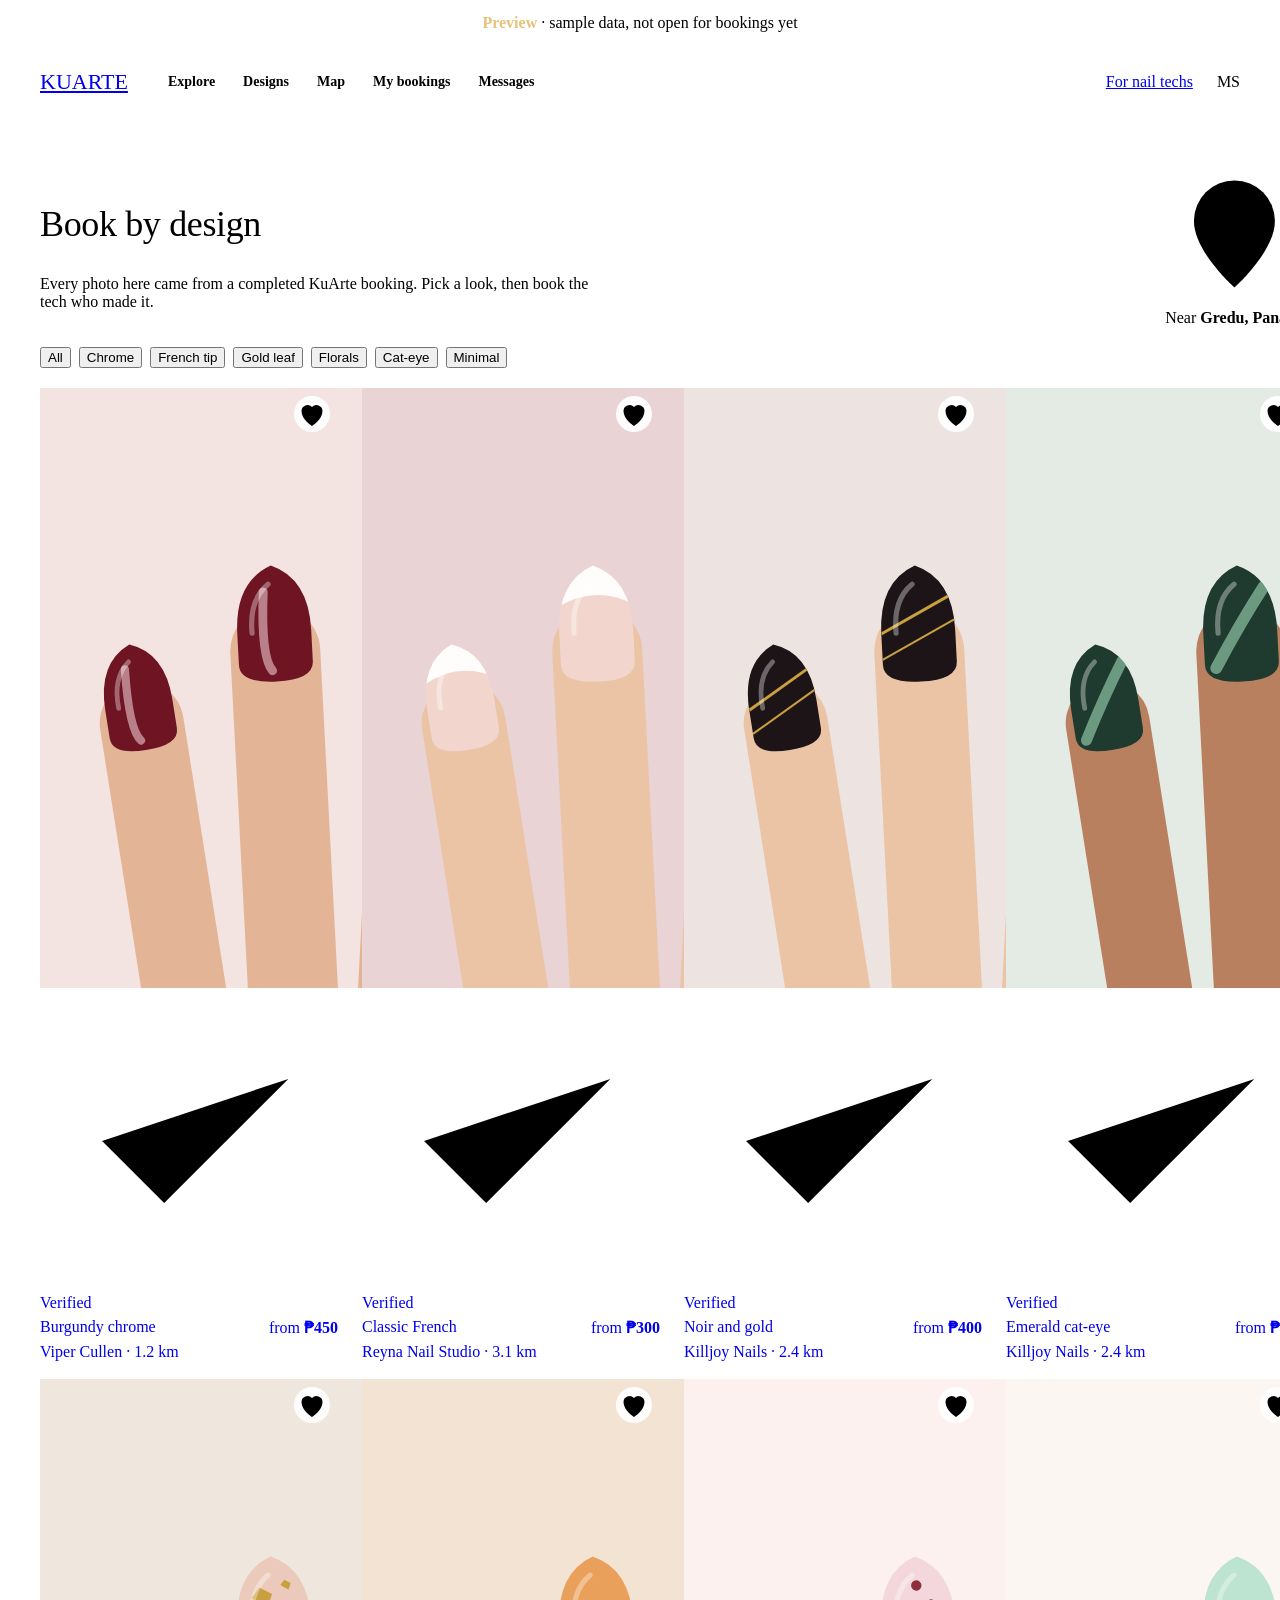
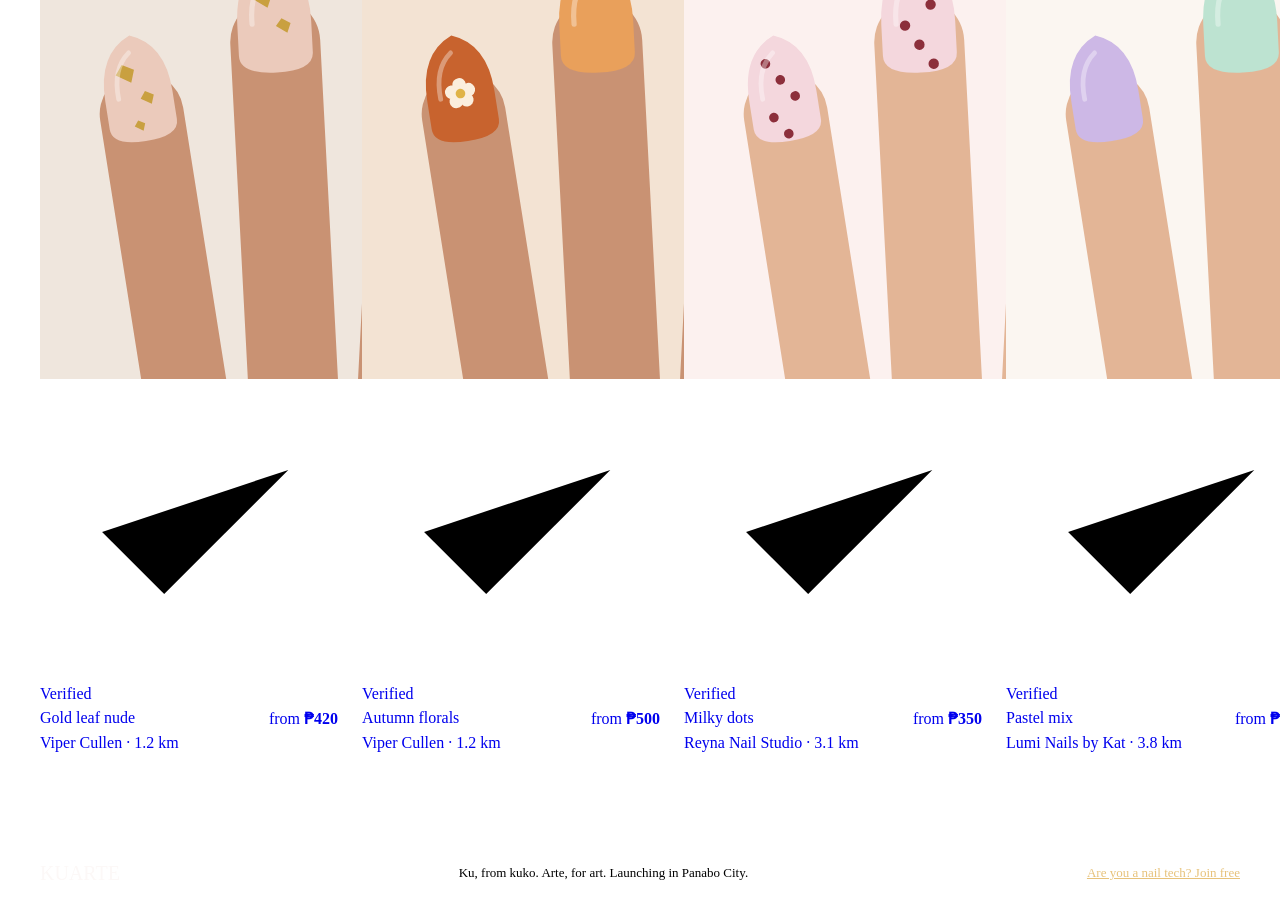
==== designs.html @ 6d2041b6 "Add files via upload" ====
<!doctype html>
<html lang="en">
<head>
<meta charset="utf-8">
<meta name="viewport" content="width=device-width, initial-scale=1, viewport-fit=cover">
<title>KuArte · Book by design</title>
<meta name="description" content="Browse nail designs from completed KuArte bookings.">
<meta name="theme-color" content="#5E1720">
<link rel="icon" href="./assets/favicon.svg" type="image/svg+xml">
<link rel="preconnect" href="https://fonts.googleapis.com">
<link rel="preconnect" href="https://fonts.gstatic.com" crossorigin>
<link href="https://fonts.googleapis.com/css2?family=DM+Sans:wght@400;500;600;700&amp;family=Marcellus&amp;family=Playfair+Display:wght@600;700&amp;display=swap" rel="stylesheet">
<link rel="stylesheet" href="./kuarte.css">
<link rel="stylesheet" href="./sample.css">
</head>
<body class="pg-designs">
<div class="pv"><b>Preview</b> · sample data, not open for bookings yet</div>
<header class="hd"><div class="in">
  <a class="wm" href="index.html" aria-label="KuArte home">KUARTE</a>
  <nav class="hnav only-l" aria-label="Main"><a href="index.html">Explore</a><a href="designs.html" class="on" aria-current="page">Designs</a><a href="map.html">Map</a><a href="#" data-soon="My bookings">My bookings</a><a href="#" data-soon="Messages">Messages</a></nav>
  <span class="sp"></span>
  <a class="lnk only-l" href="#" data-soon="Nail tech sign-up">For nail techs</a>
  <span class="av s only-l" aria-hidden="true">MS</span>
  <button class="ib only-s" type="button" data-soon="Notifications" aria-label="Notifications"><svg class="i" viewBox="0 0 24 24" aria-hidden="true"><path d="M6 9a6 6 0 0 1 12 0c0 6 2 7 2 7H4s2-1 2-7"/><path d="M10 20a2 2 0 0 0 4 0"/></svg></button>
</div></header>
<main class="wrap">

  <section class="sec" style="gap: 20px">
    <div class="dhead2">
      <div class="col" style="gap: 6px"><h1 class="page-t">Book by design</h1><p class="sm" style="max-width: 560px">Every photo here came from a completed KuArte booking. Pick a look, then book the tech who made it.</p></div>
      <span class="row sm" style="gap: 6px"><svg class="i s wine" viewBox="0 0 24 24" aria-hidden="true"><path d="M12 21s-7-6.2-7-11.5a7 7 0 0 1 14 0C19 14.8 12 21 12 21z"/><circle cx="12" cy="9.5" r="2.5"/></svg>Near <b class="strong">Gredu, Panabo</b></span>
    </div>
    <div class="chips" role="group" aria-label="Filter by style"><button class="chip" type="button" data-f="All" aria-pressed="false">All</button><button class="chip" type="button" data-f="Chrome" aria-pressed="false">Chrome</button><button class="chip" type="button" data-f="French tip" aria-pressed="false">French tip</button><button class="chip" type="button" data-f="Gold leaf" aria-pressed="false">Gold leaf</button><button class="chip" type="button" data-f="Florals" aria-pressed="false">Florals</button><button class="chip" type="button" data-f="Cat-eye" aria-pressed="false">Cat-eye</button><button class="chip" type="button" data-f="Minimal" aria-pressed="false">Minimal</button></div>
    <div class="mason">
      <article class="tile" data-tag="Chrome">
        <a href="#" data-soon="Design details">
          <div class="ph" style="aspect-ratio: 3 / 4"><img src="assets/n1-burgundy-chrome.svg" alt="Burgundy chrome"><span class="ver"><svg class="i xs" viewBox="0 0 24 24" aria-hidden="true"><path d="m5 12 5 5L20 7"/></svg>Verified</span></div>
          <div class="meta"><span class="sm strong">Burgundy chrome</span><span class="sm" style="white-space: nowrap">from <b class="price">₱450</b></span></div>
          <span class="cap">Viper Cullen · 1.2 km</span>
        </a>
        <button class="fav" type="button" aria-label="Save Burgundy chrome" aria-pressed="false"><svg class="i s" viewBox="0 0 24 24" aria-hidden="true"><path d="M12 20s-7-4.4-7-10a4 4 0 0 1 7-2.6A4 4 0 0 1 19 10c0 5.6-7 10-7 10z"/></svg></button>
      </article>
      <article class="tile" data-tag="Gold leaf">
        <a href="#" data-soon="Design details">
          <div class="ph" style="aspect-ratio: 1 / 1"><img src="assets/n2-gold-leaf.svg" alt="Gold leaf nude"><span class="ver"><svg class="i xs" viewBox="0 0 24 24" aria-hidden="true"><path d="m5 12 5 5L20 7"/></svg>Verified</span></div>
          <div class="meta"><span class="sm strong">Gold leaf nude</span><span class="sm" style="white-space: nowrap">from <b class="price">₱420</b></span></div>
          <span class="cap">Viper Cullen · 1.2 km</span>
        </a>
        <button class="fav" type="button" aria-label="Save Gold leaf nude" aria-pressed="false"><svg class="i s" viewBox="0 0 24 24" aria-hidden="true"><path d="M12 20s-7-4.4-7-10a4 4 0 0 1 7-2.6A4 4 0 0 1 19 10c0 5.6-7 10-7 10z"/></svg></button>
      </article>
      <article class="tile" data-tag="French tip">
        <a href="#" data-soon="Design details">
          <div class="ph" style="aspect-ratio: 4 / 5"><img src="assets/n3-classic-french.svg" alt="Classic French"><span class="ver"><svg class="i xs" viewBox="0 0 24 24" aria-hidden="true"><path d="m5 12 5 5L20 7"/></svg>Verified</span></div>
          <div class="meta"><span class="sm strong">Classic French</span><span class="sm" style="white-space: nowrap">from <b class="price">₱300</b></span></div>
          <span class="cap">Reyna Nail Studio · 3.1 km</span>
        </a>
        <button class="fav" type="button" aria-label="Save Classic French" aria-pressed="false"><svg class="i s" viewBox="0 0 24 24" aria-hidden="true"><path d="M12 20s-7-4.4-7-10a4 4 0 0 1 7-2.6A4 4 0 0 1 19 10c0 5.6-7 10-7 10z"/></svg></button>
      </article>
      <article class="tile" data-tag="Florals">
        <a href="#" data-soon="Design details">
          <div class="ph" style="aspect-ratio: 2 / 3"><img src="assets/n5-autumn-florals.svg" alt="Autumn florals"><span class="ver"><svg class="i xs" viewBox="0 0 24 24" aria-hidden="true"><path d="m5 12 5 5L20 7"/></svg>Verified</span></div>
          <div class="meta"><span class="sm strong">Autumn florals</span><span class="sm" style="white-space: nowrap">from <b class="price">₱500</b></span></div>
          <span class="cap">Viper Cullen · 1.2 km</span>
        </a>
        <button class="fav" type="button" aria-label="Save Autumn florals" aria-pressed="false"><svg class="i s" viewBox="0 0 24 24" aria-hidden="true"><path d="M12 20s-7-4.4-7-10a4 4 0 0 1 7-2.6A4 4 0 0 1 19 10c0 5.6-7 10-7 10z"/></svg></button>
      </article>
      <article class="tile" data-tag="Chrome,Gold leaf">
        <a href="#" data-soon="Design details">
          <div class="ph" style="aspect-ratio: 4 / 5"><img src="assets/n7-noir-gold.svg" alt="Noir and gold"><span class="ver"><svg class="i xs" viewBox="0 0 24 24" aria-hidden="true"><path d="m5 12 5 5L20 7"/></svg>Verified</span></div>
          <div class="meta"><span class="sm strong">Noir and gold</span><span class="sm" style="white-space: nowrap">from <b class="price">₱400</b></span></div>
          <span class="cap">Killjoy Nails · 2.4 km</span>
        </a>
        <button class="fav" type="button" aria-label="Save Noir and gold" aria-pressed="false"><svg class="i s" viewBox="0 0 24 24" aria-hidden="true"><path d="M12 20s-7-4.4-7-10a4 4 0 0 1 7-2.6A4 4 0 0 1 19 10c0 5.6-7 10-7 10z"/></svg></button>
      </article>
      <article class="tile" data-tag="Minimal">
        <a href="#" data-soon="Design details">
          <div class="ph" style="aspect-ratio: 1 / 1"><img src="assets/n4-milky-dots.svg" alt="Milky dots"><span class="ver"><svg class="i xs" viewBox="0 0 24 24" aria-hidden="true"><path d="m5 12 5 5L20 7"/></svg>Verified</span></div>
          <div class="meta"><span class="sm strong">Milky dots</span><span class="sm" style="white-space: nowrap">from <b class="price">₱350</b></span></div>
          <span class="cap">Reyna Nail Studio · 3.1 km</span>
        </a>
        <button class="fav" type="button" aria-label="Save Milky dots" aria-pressed="false"><svg class="i s" viewBox="0 0 24 24" aria-hidden="true"><path d="M12 20s-7-4.4-7-10a4 4 0 0 1 7-2.6A4 4 0 0 1 19 10c0 5.6-7 10-7 10z"/></svg></button>
      </article>
      <article class="tile" data-tag="Cat-eye">
        <a href="#" data-soon="Design details">
          <div class="ph" style="aspect-ratio: 3 / 4"><img src="assets/n6-emerald-cateye.svg" alt="Emerald cat-eye"><span class="ver"><svg class="i xs" viewBox="0 0 24 24" aria-hidden="true"><path d="m5 12 5 5L20 7"/></svg>Verified</span></div>
          <div class="meta"><span class="sm strong">Emerald cat-eye</span><span class="sm" style="white-space: nowrap">from <b class="price">₱420</b></span></div>
          <span class="cap">Killjoy Nails · 2.4 km</span>
        </a>
        <button class="fav" type="button" aria-label="Save Emerald cat-eye" aria-pressed="false"><svg class="i s" viewBox="0 0 24 24" aria-hidden="true"><path d="M12 20s-7-4.4-7-10a4 4 0 0 1 7-2.6A4 4 0 0 1 19 10c0 5.6-7 10-7 10z"/></svg></button>
      </article>
      <article class="tile" data-tag="Minimal">
        <a href="#" data-soon="Design details">
          <div class="ph" style="aspect-ratio: 4 / 5"><img src="assets/n8-pastel-mix.svg" alt="Pastel mix"><span class="ver"><svg class="i xs" viewBox="0 0 24 24" aria-hidden="true"><path d="m5 12 5 5L20 7"/></svg>Verified</span></div>
          <div class="meta"><span class="sm strong">Pastel mix</span><span class="sm" style="white-space: nowrap">from <b class="price">₱320</b></span></div>
          <span class="cap">Lumi Nails by Kat · 3.8 km</span>
        </a>
        <button class="fav" type="button" aria-label="Save Pastel mix" aria-pressed="false"><svg class="i s" viewBox="0 0 24 24" aria-hidden="true"><path d="M12 20s-7-4.4-7-10a4 4 0 0 1 7-2.6A4 4 0 0 1 19 10c0 5.6-7 10-7 10z"/></svg></button>
      </article>
    </div>
    <div class="card empty" id="empty" hidden><p class="ttl">No designs in this style yet</p><p class="sm">Try another style, or post your own design.</p></div>
  </section>
</main>
<footer class="ft"><div class="in"><span class="wm" style="color: #FCF8F7; font-size: 20px">KUARTE</span><span>Ku, from kuko. Arte, for art. Launching in Panabo City.</span><a class="lnk" href="#" data-soon="Nail tech sign-up" style="color: #E7C27A">Are you a nail tech? Join free</a></div></footer>
<nav class="tabbar only-s" aria-label="Main"><a href="index.html"><svg class="i" viewBox="0 0 24 24" aria-hidden="true"><path d="M3 10.5 12 3l9 7.5V20a1 1 0 0 1-1 1h-5v-6h-6v6H4a1 1 0 0 1-1-1z"/></svg>Home</a><a href="designs.html" class="on" aria-current="page"><svg class="i" viewBox="0 0 24 24" aria-hidden="true"><rect x="3" y="3" width="7" height="7" rx="2"/><rect x="14" y="3" width="7" height="7" rx="2"/><rect x="3" y="14" width="7" height="7" rx="2"/><rect x="14" y="14" width="7" height="7" rx="2"/></svg>Designs</a><a href="map.html"><svg class="i" viewBox="0 0 24 24" aria-hidden="true"><path d="M9 4 3 6v14l6-2 6 2 6-2V4l-6 2z"/><path d="M9 4v14M15 6v14"/></svg>Map</a><a href="#" data-soon="Bookings"><svg class="i" viewBox="0 0 24 24" aria-hidden="true"><rect x="3" y="5" width="18" height="16" rx="2"/><path d="M3 10h18M8 3v4M16 3v4"/></svg>Bookings</a><a href="#" data-soon="Accounts"><svg class="i" viewBox="0 0 24 24" aria-hidden="true"><circle cx="12" cy="8" r="4"/><path d="M4 21a8 8 0 0 1 16 0"/></svg>Account</a></nav>
<script src="./sample.js"></script>
</body>
</html>
---- sample.css ----
/* KuArte sample: one responsive layout per page.
   Phones < 600px · tablets 600–899px · laptops 900px and up. */
html { scroll-padding-top: 88px; }
body { background: var(--cream); min-height: 100vh; display: flex; flex-direction: column; }
a:hover { color: inherit; }
.muted { color: var(--ink6); }
@media (max-width: 899px) { .only-l { display: none !important; } }
@media (min-width: 900px) { .only-s { display: none !important; } }

/* preview strip */
.pv { background: var(--wine9); color: var(--blush2); font: 500 12px var(--sans); text-align: center; padding: 6px 16px; }
.pv b { color: #E7C27A; font-weight: 700; }

/* header */
.hd { position: sticky; top: 0; z-index: 30; background: rgba(255, 255, 255, .94); backdrop-filter: saturate(1.4) blur(10px); -webkit-backdrop-filter: saturate(1.4) blur(10px); border-bottom: 1px solid var(--line); }
.hd .in { max-width: 1280px; margin: 0 auto; padding: 10px 16px; display: flex; align-items: center; gap: 16px; min-height: 64px; }
.hd .wm { font-size: 22px; }
.hnav { display: flex; gap: 28px; flex: 1; margin-left: 16px; }
.hnav a { font-size: 14px; font-weight: 600; color: var(--ink6); text-decoration: none; padding: 8px 0; }
.hnav a.on { color: var(--wine7); box-shadow: inset 0 -2px 0 var(--wine7); }
.hd .sp { flex: 1; }
@media (min-width: 600px) { .hd .in { padding: 10px 24px; } }
@media (min-width: 900px) { .hd .in { padding: 12px 32px; gap: 24px; } .hd .sp { display: none; } }

/* bottom tabs (phones and tablets) */
.tabbar { position: fixed; left: 0; right: 0; bottom: 0; z-index: 30; display: flex; justify-content: space-around; padding: 8px 8px calc(10px + env(safe-area-inset-bottom)); background: var(--white); border-top: 1px solid var(--line); }
.tabbar a { display: flex; flex-direction: column; align-items: center; gap: 4px; min-width: 56px; padding-top: 6px; font-size: 11px; font-weight: 600; color: var(--ink6); text-decoration: none; position: relative; transition: color 150ms ease; }
.tabbar a.on { color: var(--wine7); }
.tabbar a.on::before { content: ""; position: absolute; top: -9px; width: 28px; height: 3px; border-radius: 2px; background: var(--wine7); }
@media (max-width: 899px) { body { padding-bottom: 76px; } }

/* page frame */
.wrap { flex: 1; width: 100%; max-width: 1280px; margin: 0 auto; padding: 20px 16px 36px; display: flex; flex-direction: column; gap: 32px; }
@media (min-width: 600px) { .wrap { padding: 28px 24px 48px; gap: 40px; } }
@media (min-width: 900px) { .wrap { padding: 40px 32px 64px; gap: 56px; } }
.sec { display: flex; flex-direction: column; gap: 14px; }
.sec-h { display: flex; align-items: baseline; justify-content: space-between; gap: 12px; }
.sec-t { font: 600 20px/1.25 var(--serif); }
@media (min-width: 900px) { .sec { gap: 18px; } .sec-t { font-size: 28px; } }
.page-t { font: 600 26px/1.15 var(--serif); letter-spacing: -.01em; }
@media (min-width: 900px) { .page-t { font-size: 36px; } }

/* ---------- home ---------- */
.hero { display: grid; grid-template-columns: minmax(0, 1fr); gap: 32px; align-items: center; }
@media (min-width: 900px) { .hero { grid-template-columns: minmax(0, 1.5fr) minmax(0, 1fr); gap: 40px; } }
@media (min-width: 1200px) { .hero { grid-template-columns: minmax(0, 1.15fr) minmax(0, 1fr); gap: 56px; } }
.hero-txt { display: flex; flex-direction: column; gap: 16px; }
.hero-h { font: 700 clamp(32px, 7vw, 56px)/1.06 var(--serif); letter-spacing: -.02em; }
.hero-p { font-size: 15px; line-height: 1.55; color: var(--ink6); max-width: 520px; }
@media (min-width: 900px) { .hero-txt { gap: 20px; } .hero-p { font-size: 17px; } }

.sbox { display: flex; flex-wrap: wrap; align-items: center; gap: 6px; padding: 6px; background: var(--white); border: 1px solid var(--line); border-radius: 22px; box-shadow: 0 4px 16px rgba(59, 13, 19, .08); max-width: 640px; transition: border-color 150ms ease, box-shadow 150ms ease; }
.sbox:focus-within { border-color: var(--wine5); box-shadow: 0 0 0 3px rgba(140, 47, 59, .12), 0 4px 16px rgba(59, 13, 19, .08); }
.sbox .f { flex: 1 1 100%; min-width: 0; display: flex; align-items: center; gap: 10px; padding: 0 12px; min-height: 48px; color: var(--ink6); }
.sbox input { flex: 1; min-width: 0; height: 46px; border: 0; padding: 0; background: transparent; font: 500 16px var(--sans); color: var(--ink9); outline: none; -webkit-appearance: none; appearance: none; }
.sbox input::placeholder { color: var(--ink6); font-weight: 400; }
.sbox input::-webkit-search-cancel-button { -webkit-appearance: none; }
.sbox .loc { flex: 1; white-space: nowrap; display: flex; align-items: center; gap: 8px; padding: 0 12px; min-height: 44px; font-size: 14px; font-weight: 600; border-top: 1px solid var(--line); }
.sbox .btn { flex: none; }
@media (min-width: 600px) {
  .sbox { flex-wrap: nowrap; border-radius: 28px; padding: 8px; }
  .sbox .f { flex: 1 1 auto; }
  .sbox .loc { flex: none; border-top: 0; border-left: 1px solid var(--line); }
}
.pop { display: flex; gap: 8px; align-items: center; overflow-x: auto; scrollbar-width: none; margin: 0 -16px; padding: 2px 16px; }
.pop::-webkit-scrollbar { display: none; }
@media (min-width: 600px) { .pop { flex-wrap: wrap; overflow: visible; margin: 0; padding: 0; } }

.collage { display: grid; grid-template-columns: repeat(2, minmax(0, 1fr)); gap: 12px; }
.collage .ph { border-radius: 20px; }
.collage .ph:nth-child(1) { height: 240px; }
.collage .ph:nth-child(2) { height: 240px; margin-top: 40px; }
.collage .ph:nth-child(3) { height: 200px; margin-top: -40px; }
.collage .ph:nth-child(4) { height: 200px; }

.duo { display: grid; gap: 12px; }
@media (min-width: 600px) { .duo { grid-template-columns: repeat(2, minmax(0, 1fr)); gap: 16px; } }
.promo { display: flex; gap: 14px; align-items: center; padding: 18px; border-radius: 20px; background: var(--wine7); color: var(--white); }
.promo .ph { width: 84px; height: 84px; border-radius: 16px; }
.promo-t { font: 600 20px/1.2 var(--serif); }
.post { display: flex; gap: 12px; align-items: center; padding: 16px; text-decoration: none; }
.post .ic { width: 44px; height: 44px; border-radius: 12px; background: var(--blush1); color: var(--wine7); display: flex; align-items: center; justify-content: center; flex: none; }

.trust { display: grid; gap: 10px; }
@media (min-width: 600px) { .trust { grid-template-columns: repeat(3, minmax(0, 1fr)); gap: 16px; } }
.trust > div { display: flex; gap: 14px; padding: 16px 18px; }
@media (min-width: 900px) { .trust > div { padding: 22px; } }

.dz { display: grid; grid-template-columns: repeat(3, minmax(0, 1fr)); gap: 10px 10px; }
@media (min-width: 600px) { .dz { grid-template-columns: repeat(6, minmax(0, 1fr)); gap: 14px; } }
.dz a { display: flex; flex-direction: column; gap: 6px; text-decoration: none; }
.dz .ph { aspect-ratio: 1; }
@media (min-width: 900px) { .dz .ph { aspect-ratio: 4 / 5; border-radius: 18px; } }

.techs { display: grid; gap: 12px; }
@media (min-width: 600px) { .techs { grid-template-columns: repeat(2, minmax(0, 1fr)); gap: 16px; } }
@media (min-width: 900px) { .techs { grid-template-columns: repeat(4, minmax(0, 1fr)); gap: 20px; } }
.tc { display: flex; gap: 12px; padding: 12px; text-decoration: none; overflow: hidden; }
.tc .ph { width: 96px; height: 112px; }
.tc .tb { display: flex; flex-direction: column; gap: 5px; flex: 1; min-width: 0; }
@media (min-width: 600px) {
  .tc { flex-direction: column; padding: 0; gap: 0; }
  .tc .ph { width: 100%; height: 170px; border-radius: 0; }
  .tc .tb { padding: 14px 16px 16px; }
}

/* ---------- designs ---------- */
.dhead2 { display: flex; flex-wrap: wrap; justify-content: space-between; align-items: flex-end; gap: 8px 24px; }
.chips { display: flex; gap: 8px; overflow-x: auto; scrollbar-width: none; margin: 0 -16px; padding: 2px 16px; scroll-snap-type: x proximity; }
.chips::-webkit-scrollbar { display: none; }
.chips .chip { scroll-snap-align: start; }
@media (min-width: 600px) { .chips { flex-wrap: wrap; overflow: visible; margin: 0; padding: 0; } }
.mason { columns: 2; column-gap: 12px; }
@media (min-width: 600px) { .mason { columns: 3; column-gap: 16px; } }
@media (min-width: 1100px) { .mason { columns: 4; column-gap: 24px; } }
.tile { break-inside: avoid; display: flex; flex-direction: column; gap: 6px; margin-bottom: 18px; position: relative; }
.tile > a { display: flex; flex-direction: column; gap: 6px; text-decoration: none; }
.tile .ph { border-radius: 16px; }
.tile .meta { display: flex; flex-wrap: wrap; justify-content: space-between; gap: 0 8px; }
.tile .fav { position: absolute; right: 8px; top: 8px; width: 36px; height: 36px; border-radius: 18px; background: rgba(255, 255, 255, .94); color: var(--wine7); display: flex; align-items: center; justify-content: center; border: 0; cursor: pointer; padding: 0; transition: transform 160ms var(--ease-out), color 150ms ease; }
.tile .fav:active { transform: scale(.9); }
.tile .fav.on svg { fill: currentColor; }
.tile[hidden] { display: none; }
.empty { padding: 40px 16px; text-align: center; }

/* ---------- map ---------- */
.mtop { display: flex; gap: 10px; align-items: center; }
.mtop .search { max-width: 640px; }
.split { display: grid; grid-template-columns: minmax(0, 1fr); gap: 16px; }
@media (min-width: 900px) { .split { grid-template-columns: minmax(0, 1fr) minmax(0, 1.1fr); gap: 28px; align-items: start; } }
.mapbox { height: 260px; }
@media (min-width: 600px) { .mapbox { height: 340px; } }
@media (min-width: 900px) { .split .mapcol { position: sticky; top: 88px; order: 2; } .mapbox { height: calc(100vh - 130px); min-height: 480px; max-height: 760px; } }
.mapbox .pin { border: 0; cursor: pointer; font-family: var(--sans); transform: translate(-50%, -50%); transition: background-color 150ms ease, color 150ms ease, transform 160ms var(--ease-out); }
.mapbox .pin:active { transform: translate(-50%, -50%) scale(.95); }
.mapbox .pin.on { z-index: 2; }
.mapbox .me { transform: translate(-50%, -50%); }
.list { display: flex; flex-direction: column; gap: 12px; }
.lc { display: flex; gap: 14px; padding: 12px; cursor: pointer; text-align: left; transition: box-shadow 150ms ease, border-color 150ms ease, transform 160ms var(--ease-out); }
.lc.on { box-shadow: inset 0 0 0 1.5px var(--wine7); border-color: var(--wine7); }
.lc .ph { width: 88px; height: 88px; }
@media (min-width: 600px) { .lc { padding: 14px; gap: 16px; } .lc .ph { width: 120px; height: 120px; } }
.lc .tb { display: flex; flex-direction: column; gap: 4px; flex: 1; min-width: 0; }
.lc .go { margin-top: auto; align-self: flex-start; }

/* footer */
.ft { background: var(--wine9); color: var(--blush2); }
.ft .in { max-width: 1280px; margin: 0 auto; padding: 24px 16px; display: flex; flex-wrap: wrap; gap: 10px 32px; align-items: center; justify-content: space-between; font-size: 13px; }
@media (min-width: 900px) { .ft .in { padding: 28px 32px; } }

/* toast */
.ktoast { position: fixed; left: 50%; bottom: 24px; z-index: 60; display: flex; align-items: center; gap: 10px; width: max-content; max-width: min(420px, calc(100vw - 32px)); padding: 12px 16px; border-radius: 14px; background: var(--ink9); color: var(--white); font: 600 14px/1.35 var(--sans); box-shadow: 0 12px 32px rgba(34, 22, 26, .3); cursor: pointer; opacity: 0; transform: translate(-50%, 16px); transition: opacity 240ms var(--ease-out), transform 240ms var(--ease-out); }
.ktoast.in { opacity: 1; transform: translate(-50%, 0); }
.ktoast.out { opacity: 0; transform: translate(-50%, 8px); transition-duration: 160ms; }
.ktoast svg { width: 18px; height: 18px; flex: none; fill: none; stroke: #E7C27A; stroke-width: 2; stroke-linecap: round; stroke-linejoin: round; }
@media (max-width: 899px) { .ktoast { bottom: calc(88px + env(safe-area-inset-bottom)); } }

@media (hover: hover) and (pointer: fine) {
  .lc:hover { box-shadow: 0 6px 20px rgba(59, 13, 19, .10); }
  .lc.on:hover { box-shadow: inset 0 0 0 1.5px var(--wine7), 0 6px 20px rgba(59, 13, 19, .10); }
  .mapbox .pin:not(.on):hover { background: var(--blush1); }
  .tabbar a:hover, .hnav a:hover { color: var(--wine7); }
  .post:hover { box-shadow: 0 6px 20px rgba(59, 13, 19, .10); }
}
@view-transition { navigation: auto; }
::view-transition-group(root) { animation-duration: 180ms; animation-timing-function: cubic-bezier(.23, 1, .32, 1); }
@media (prefers-reduced-motion: reduce) {
  .ktoast, .ktoast.in, .ktoast.out { transform: translate(-50%, 0); }
  ::view-transition-group(root), ::view-transition-old(root), ::view-transition-new(root) { animation: none; }
}
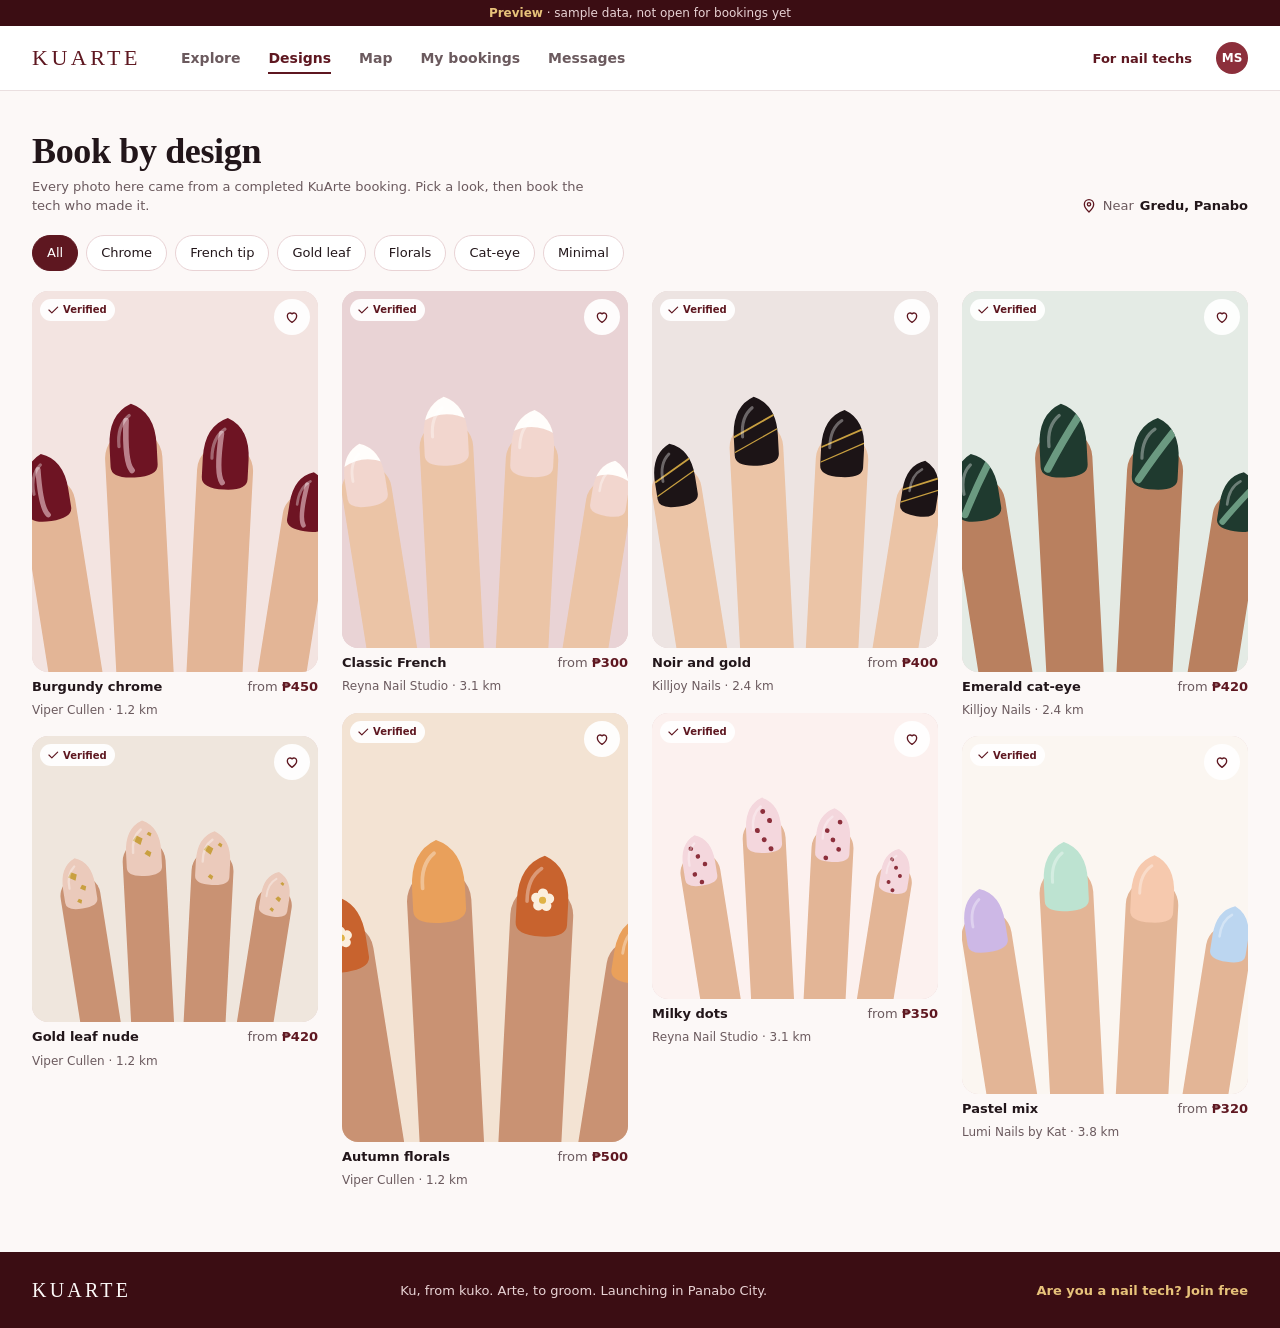
==== commit ea43fff3: "Update designs.html" ====
--- a/designs.html
+++ b/designs.html
@@ -100,7 +100,7 @@
     <div class="card empty" id="empty" hidden><p class="ttl">No designs in this style yet</p><p class="sm">Try another style, or post your own design.</p></div>
   </section>
 </main>
-<footer class="ft"><div class="in"><span class="wm" style="color: #FCF8F7; font-size: 20px">KUARTE</span><span>Ku, from kuko. Arte, for art. Launching in Panabo City.</span><a class="lnk" href="#" data-soon="Nail tech sign-up" style="color: #E7C27A">Are you a nail tech? Join free</a></div></footer>
+<footer class="ft"><div class="in"><span class="wm" style="color: #FCF8F7; font-size: 20px">KUARTE</span><span>Ku, from kuko. Arte, to groom. Launching in Panabo City.</span><a class="lnk" href="#" data-soon="Nail tech sign-up" style="color: #E7C27A">Are you a nail tech? Join free</a></div></footer>
 <nav class="tabbar only-s" aria-label="Main"><a href="index.html"><svg class="i" viewBox="0 0 24 24" aria-hidden="true"><path d="M3 10.5 12 3l9 7.5V20a1 1 0 0 1-1 1h-5v-6h-6v6H4a1 1 0 0 1-1-1z"/></svg>Home</a><a href="designs.html" class="on" aria-current="page"><svg class="i" viewBox="0 0 24 24" aria-hidden="true"><rect x="3" y="3" width="7" height="7" rx="2"/><rect x="14" y="3" width="7" height="7" rx="2"/><rect x="3" y="14" width="7" height="7" rx="2"/><rect x="14" y="14" width="7" height="7" rx="2"/></svg>Designs</a><a href="map.html"><svg class="i" viewBox="0 0 24 24" aria-hidden="true"><path d="M9 4 3 6v14l6-2 6 2 6-2V4l-6 2z"/><path d="M9 4v14M15 6v14"/></svg>Map</a><a href="#" data-soon="Bookings"><svg class="i" viewBox="0 0 24 24" aria-hidden="true"><rect x="3" y="5" width="18" height="16" rx="2"/><path d="M3 10h18M8 3v4M16 3v4"/></svg>Bookings</a><a href="#" data-soon="Accounts"><svg class="i" viewBox="0 0 24 24" aria-hidden="true"><circle cx="12" cy="8" r="4"/><path d="M4 21a8 8 0 0 1 16 0"/></svg>Account</a></nav>
 <script src="./sample.js"></script>
 </body>
--- a/kuarte.css
+++ b/kuarte.css
@@ -0,0 +1,281 @@
+/* KuArte: shared tokens + components */
+:root{
+  --wine9:#3B0D13;--wine7:#5E1720;--wine5:#8C2F3B;
+  --blush4:#C9A2A6;--blush2:#E9D3D5;--blush1:#F6ECED;--cream:#FCF8F7;--white:#FFFFFF;
+  --gold:#C49A45;--ink9:#22161A;--ink6:#6B5A5E;--ink4:#A3959A;--line:#EADFE0;
+  --ok:#2F7A4E;--okbg:#E3F2E8;--warn:#8A5212;--warnbg:#FBEFD9;--bad:#B42335;--badbg:#FBE4E6;
+  --serif:'Playfair Display',Georgia,serif;--sans:'DM Sans',system-ui,sans-serif;--mark:'Marcellus',Georgia,serif;
+}
+*{box-sizing:border-box}
+body{margin:0;font-family:var(--sans);color:var(--ink9);background:var(--cream);-webkit-font-smoothing:antialiased}
+h1,h2,h3,p{margin:0}
+a{color:inherit}
+button{font-family:var(--sans)}
+
+/* icons */
+svg.i{width:20px;height:20px;fill:none;stroke:currentColor;stroke-width:2;stroke-linecap:round;stroke-linejoin:round;flex:none}
+svg.i.s{width:16px;height:16px}
+svg.i.xs{width:14px;height:14px}
+svg.i.l{width:24px;height:24px}
+svg.i.f{fill:currentColor;stroke:none}
+
+/* type */
+.wm{font-family:var(--mark);font-size:24px;letter-spacing:.16em;color:var(--wine7);line-height:1;text-decoration:none}
+.disp{font:700 30px/1.15 var(--serif);letter-spacing:-.01em}
+.h1{font:600 22px/1.2 var(--serif)}
+.h2{font:600 19px/1.25 var(--serif)}
+.ttl{font-size:16px;font-weight:600;line-height:1.3}
+.body{font-size:15px;line-height:1.5}
+.sm{font-size:13px;line-height:1.4;color:var(--ink6)}
+.cap{font-size:12px;font-weight:500;line-height:1.35;color:var(--ink6)}
+.lbl{font-size:11px;font-weight:700;letter-spacing:.07em;text-transform:uppercase;color:var(--ink6)}
+.wine{color:var(--wine7)}
+.strong{font-weight:600;color:var(--ink9)}
+.price{font-weight:700;color:var(--wine7)}
+
+/* layout */
+.row{display:flex;align-items:center;gap:8px}
+.col{display:flex;flex-direction:column;gap:8px}
+.between{justify-content:space-between}
+.wrap-row{display:flex;flex-wrap:wrap;gap:8px}
+.grow{flex:1;min-width:0}
+.hr{height:1px;background:var(--line);flex:none}
+
+/* mobile screen shell */
+.scr{width:390px;height:844px;background:var(--cream);display:flex;flex-direction:column;overflow:hidden;position:relative}
+.scroll{flex:1;overflow:hidden;display:flex;flex-direction:column;gap:20px;padding:4px 20px 24px}
+.top{display:flex;align-items:center;gap:12px;padding:20px 20px 12px;flex:none}
+.top .h1{flex:1}
+.ib{width:44px;height:44px;border-radius:22px;display:inline-flex;align-items:center;justify-content:center;border:1px solid var(--line);background:var(--white);color:var(--wine7);text-decoration:none;flex:none;cursor:pointer}
+.ib.dark{background:var(--wine7);border-color:var(--wine7);color:var(--white)}
+.foot{flex:none;padding:12px 20px 28px;background:var(--white);border-top:1px solid var(--line);display:flex;flex-direction:column;gap:10px}
+
+/* bottom nav */
+.nav{flex:none;display:flex;justify-content:space-around;padding:8px 8px 26px;background:var(--white);border-top:1px solid var(--line)}
+.nav a{display:flex;flex-direction:column;align-items:center;gap:4px;font-size:11px;font-weight:600;color:var(--ink6);text-decoration:none;min-width:60px;padding-top:6px;position:relative}
+.nav a.on{color:var(--wine7)}
+.nav a.on::before{content:"";position:absolute;top:-9px;width:28px;height:3px;border-radius:2px;background:var(--wine7)}
+.dot{position:absolute;top:2px;right:16px;width:8px;height:8px;border-radius:4px;background:var(--bad);border:2px solid var(--white)}
+
+/* buttons */
+.btn{display:inline-flex;align-items:center;justify-content:center;gap:8px;min-height:48px;padding:0 20px;border-radius:24px;font:600 15px var(--sans);text-decoration:none;border:0;cursor:pointer;white-space:nowrap}
+.btn.sm{min-height:40px;padding:0 16px;font-size:14px;border-radius:20px}
+.bp{background:var(--wine7);color:var(--white)}
+.bs{background:var(--white);color:var(--wine7);box-shadow:inset 0 0 0 1.5px var(--wine7)}
+.bg{background:var(--blush1);color:var(--wine7)}
+.bd{background:var(--white);color:var(--bad);box-shadow:inset 0 0 0 1.5px var(--bad)}
+.bgold{background:var(--gold);color:var(--wine9)}
+.full{width:100%}
+.lnk{font-size:13px;font-weight:600;color:var(--wine7);text-decoration:none}
+
+/* surfaces */
+.card{background:var(--white);border:1px solid var(--line);border-radius:16px}
+.pad{padding:16px}
+.pad-l{padding:24px}
+.tint{background:var(--blush1);border-radius:16px}
+.shadow{box-shadow:0 4px 16px rgba(59,13,19,.08)}
+
+/* chips, badges, pills */
+.chip{display:inline-flex;align-items:center;gap:6px;min-height:36px;padding:0 14px;border-radius:18px;border:1px solid var(--blush2);background:var(--white);font-size:13px;font-weight:500;color:var(--ink9);white-space:nowrap;text-decoration:none;cursor:pointer}
+.chip.on{background:var(--wine7);border-color:var(--wine7);color:var(--white)}
+.badge{display:inline-flex;align-items:center;gap:4px;height:24px;padding:0 9px;border-radius:12px;background:var(--blush1);color:var(--wine7);font-size:11px;font-weight:700;white-space:nowrap}
+.badge.gold{background:#F5EBD6;color:#6B4E12}
+.badge.new{background:#EEF0F7;color:#3B4A7A}
+.pill{display:inline-flex;align-items:center;gap:4px;height:24px;padding:0 10px;border-radius:12px;font-size:11px;font-weight:700;white-space:nowrap}
+.ok{background:var(--okbg);color:var(--ok)}
+.wait{background:var(--warnbg);color:var(--warn)}
+.bad{background:var(--badbg);color:var(--bad)}
+.info{background:var(--blush1);color:var(--wine7)}
+
+/* photos */
+.ph{position:relative;border-radius:14px;overflow:hidden;background:var(--blush2);flex:none}
+.ph img{width:100%;height:100%;object-fit:cover;display:block}
+.ver{position:absolute;left:8px;top:8px;display:inline-flex;gap:3px;align-items:center;height:22px;padding:0 8px 0 6px;border-radius:11px;background:rgba(255,255,255,.94);color:var(--wine7);font-size:10px;font-weight:700}
+.ph .tagx{position:absolute;left:8px;bottom:8px;display:inline-flex;align-items:center;height:22px;padding:0 8px;border-radius:11px;background:rgba(34,22,26,.72);color:var(--white);font-size:10px;font-weight:600}
+.ph .fav{position:absolute;right:8px;top:8px;width:32px;height:32px;border-radius:16px;background:rgba(255,255,255,.94);color:var(--wine7);display:flex;align-items:center;justify-content:center}
+
+/* avatars */
+.av{border-radius:50%;display:inline-flex;align-items:center;justify-content:center;font-weight:600;color:var(--white);background:var(--wine5);flex:none;width:44px;height:44px;font-size:15px}
+.av.l{width:88px;height:88px;font-size:28px;font-family:var(--serif)}
+.av.s{width:32px;height:32px;font-size:12px}
+.av.b{background:#B7697A}.av.c{background:#7A5A3A}.av.d{background:#4D6B5A}.av.e{background:#5A5F8C}
+
+/* inputs */
+.search{display:flex;align-items:center;gap:10px;min-height:48px;padding:0 16px;border-radius:24px;background:var(--white);border:1px solid var(--blush2);color:var(--ink6);font-size:15px;text-decoration:none;flex:1;min-width:0}
+.search input,.search-bare input{flex:1;min-width:0;height:46px;border:0;padding:0;background:transparent;font:500 16px var(--sans);color:var(--ink9);outline:none;-webkit-appearance:none;appearance:none}
+.search input::placeholder,.search-bare input::placeholder{color:var(--ink6);font-weight:400}
+.search input::-webkit-search-cancel-button,.search-bare input::-webkit-search-cancel-button{-webkit-appearance:none}
+.search:focus-within{border-color:var(--wine5);box-shadow:0 0 0 3px rgba(140,47,59,.12)}
+.field{display:flex;flex-direction:column;gap:6px}
+.field label,.flabel{font-size:13px;font-weight:600;color:var(--ink9)}
+.inp{min-height:48px;border-radius:12px;border:1px solid var(--blush2);background:var(--white);padding:0 14px;font:15px var(--sans);color:var(--ink9);width:100%;display:flex;align-items:center}
+.inp.ph-t{color:var(--ink6)}
+textarea.inp{padding:12px 14px;min-height:96px;resize:none}
+.otp{display:flex;gap:10px}
+.otp span{width:48px;height:56px;border-radius:12px;border:1px solid var(--blush2);background:var(--white);display:flex;align-items:center;justify-content:center;font:600 22px var(--sans)}
+.otp span.on{border:2px solid var(--wine7)}
+.check{width:22px;height:22px;border-radius:6px;border:1.5px solid var(--blush4);background:var(--white);display:inline-flex;align-items:center;justify-content:center;flex:none;color:var(--white)}
+.check.on{background:var(--wine7);border-color:var(--wine7)}
+.radio{width:22px;height:22px;border-radius:11px;border:1.5px solid var(--blush4);background:var(--white);flex:none;position:relative}
+.radio.on{border:6px solid var(--wine7)}
+.tog{width:44px;height:26px;border-radius:13px;background:var(--blush2);position:relative;flex:none}
+.tog::after{content:"";position:absolute;top:3px;left:3px;width:20px;height:20px;border-radius:10px;background:var(--white);box-shadow:0 1px 3px rgba(0,0,0,.2)}
+.tog.on{background:var(--wine7)}
+.tog.on::after{transform:translateX(18px)}
+
+/* selectable rows / options */
+.opt{display:flex;align-items:center;gap:12px;padding:14px 16px;background:var(--white);border:1px solid var(--line);border-radius:14px;text-decoration:none;cursor:pointer}
+.opt.on{border:1.5px solid var(--wine7);background:#FFFBFB}
+.seg{display:flex;gap:4px;padding:4px;background:var(--blush1);border-radius:14px}
+.seg a,.seg span,.seg button{flex:1;min-height:40px;border-radius:10px;display:flex;align-items:center;justify-content:center;gap:6px;font-size:13px;font-weight:600;color:var(--ink6);text-decoration:none}
+.seg button{background:transparent;color:var(--ink6);border:0;cursor:pointer;font:600 13px var(--sans)}
+.seg .on{background:var(--white);color:var(--wine7);box-shadow:0 1px 4px rgba(59,13,19,.1)}
+
+/* time slots + calendar */
+.slots{display:grid;grid-template-columns:repeat(3,minmax(0,1fr));gap:8px}
+.slot{min-height:44px;border-radius:12px;border:1px solid var(--blush2);background:var(--white);display:flex;align-items:center;justify-content:center;font-size:13px;font-weight:600;cursor:pointer}
+.slot.on{background:var(--wine7);color:var(--white);border-color:var(--wine7)}
+.slot.off{background:var(--blush1);color:var(--ink4);border-color:transparent;text-decoration:line-through}
+.cal{display:grid;grid-template-columns:repeat(7,minmax(0,1fr));gap:4px;text-align:center}
+.cal .dow{font-size:11px;font-weight:700;color:var(--ink6);padding:4px 0}
+.cal .d{height:40px;border-radius:20px;display:flex;align-items:center;justify-content:center;font-size:14px;font-weight:600;position:relative;cursor:pointer}
+.cal .d.past{color:var(--ink4);font-weight:400;cursor:default}
+.cal .d.full{color:var(--ink4);text-decoration:line-through;cursor:default}
+.cal .d.on{background:var(--wine7);color:var(--white)}
+.cal .d.today{box-shadow:inset 0 0 0 1.5px var(--wine7)}
+.cal .d.avail::after{content:"";position:absolute;bottom:5px;width:4px;height:4px;border-radius:2px;background:var(--ok)}
+.cal .d.on.avail::after{background:var(--white)}
+
+/* steps */
+.steps{display:flex;gap:6px}
+.steps i{flex:1;height:4px;border-radius:2px;background:var(--blush2)}
+.steps i.on{background:var(--wine7)}
+
+/* timeline */
+.tl{display:flex;flex-direction:column}
+.tl .st{display:flex;gap:12px;position:relative;padding-bottom:18px}
+.tl .st:last-child{padding-bottom:0}
+.tl .st::before{content:"";position:absolute;left:11px;top:26px;bottom:2px;width:2px;background:var(--blush2)}
+.tl .st:last-child::before{display:none}
+.tl .st.done::before{background:var(--wine7)}
+.tl .k{width:24px;height:24px;border-radius:12px;flex:none;display:flex;align-items:center;justify-content:center;background:var(--white);border:2px solid var(--blush2);color:var(--white)}
+.tl .done .k{background:var(--wine7);border-color:var(--wine7)}
+.tl .now .k{border-color:var(--wine7);background:var(--white)}
+.tl .now .k::after{content:"";width:10px;height:10px;border-radius:5px;background:var(--wine7)}
+
+/* map placeholder */
+.map{position:relative;overflow:hidden;background:#F1E9E3;border-radius:16px;box-shadow:inset 0 0 0 1px #E8DCD5}
+.map .road{position:absolute;background:#FFFFFF;box-shadow:0 0 0 1px #E6D8D0}
+.map .blk{position:absolute;background:#E9DED7;border-radius:8px}
+.map .water{position:absolute;background:#D5E4E8}
+.pin{position:absolute;display:flex;align-items:center;gap:4px;padding:0 10px;height:30px;border-radius:15px;background:var(--white);color:var(--wine7);font-size:12px;font-weight:700;box-shadow:0 4px 12px rgba(59,13,19,.18);white-space:nowrap}
+.pin.on{background:var(--wine7);color:var(--white)}
+.me{position:absolute;width:18px;height:18px;border-radius:9px;background:#3B6FD9;border:3px solid var(--white);box-shadow:0 0 0 6px rgba(59,111,217,.2)}
+
+/* chat */
+.bub{max-width:76%;padding:10px 14px;border-radius:18px;font-size:14px;line-height:1.45}
+.bub.in{background:var(--white);border:1px solid var(--line);border-bottom-left-radius:6px;align-self:flex-start}
+.bub.out{background:var(--wine7);color:var(--white);border-bottom-right-radius:6px;align-self:flex-end}
+.warnbox{display:flex;gap:10px;padding:12px 14px;border-radius:14px;background:var(--warnbg);color:var(--warn);font-size:12px;line-height:1.45}
+
+/* bars */
+.bar{height:8px;border-radius:4px;background:var(--blush1);overflow:hidden}
+.bar i{display:block;height:100%;background:var(--wine7);border-radius:4px}
+.spark{display:flex;align-items:flex-end;gap:6px;height:96px}
+.spark i{flex:1;background:var(--blush2);border-radius:6px 6px 2px 2px}
+.spark i.on{background:var(--wine7)}
+
+/* sheet (bottom drawer) */
+.scrim{position:absolute;inset:0;background:rgba(34,22,26,.45)}
+.sheet{position:absolute;left:0;right:0;bottom:0;background:var(--white);border-radius:24px 24px 0 0;display:flex;flex-direction:column}
+.grab{width:40px;height:4px;border-radius:2px;background:var(--blush2);margin:10px auto 4px}
+
+/* ============ desktop ============ */
+.dpage{min-height:100%;background:var(--cream);display:flex;flex-direction:column}
+.dhead{background:var(--white);border-bottom:1px solid var(--line)}
+.dhead .in{max-width:1280px;margin:0 auto;padding:16px 32px;display:flex;flex-wrap:wrap;align-items:center;gap:16px 32px}
+.dnav{display:flex;flex-wrap:wrap;gap:4px 24px}
+.dnav a{font-size:14px;font-weight:600;color:var(--ink6);text-decoration:none;padding:8px 0}
+.dnav a.on{color:var(--wine7);box-shadow:inset 0 -2px 0 var(--wine7)}
+.dwrap{max-width:1280px;width:100%;margin:0 auto;padding:32px;display:flex;flex-direction:column;gap:32px}
+.dsplit{display:flex;flex-wrap:wrap;gap:32px;align-items:flex-start}
+.dmain{flex:999 1 560px;min-width:0;display:flex;flex-direction:column;gap:24px}
+.dside{flex:1 1 340px;min-width:0;display:flex;flex-direction:column;gap:16px}
+.dside.w{flex:1 1 420px}
+.dgrid{display:grid;grid-template-columns:repeat(auto-fill,minmax(220px,1fr));gap:20px}
+.dgrid.s{grid-template-columns:repeat(auto-fill,minmax(170px,1fr));gap:12px}
+.dgrid.l{grid-template-columns:repeat(auto-fill,minmax(300px,1fr))}
+.dtitle{font:600 34px/1.15 var(--serif);letter-spacing:-.01em}
+.ddisp{font:700 52px/1.08 var(--serif);letter-spacing:-.02em}
+.dfoot{margin-top:auto;background:var(--wine9);color:var(--blush2)}
+.dfoot .in{max-width:1280px;margin:0 auto;padding:28px 32px;display:flex;flex-wrap:wrap;gap:16px 40px;align-items:center;justify-content:space-between;font-size:13px}
+.dtable{width:100%;border-collapse:collapse;font-size:14px}
+.dtable th{text-align:left;font-size:11px;letter-spacing:.07em;text-transform:uppercase;color:var(--ink6);font-weight:700;padding:12px 16px;border-bottom:1px solid var(--line)}
+.dtable td{padding:14px 16px;border-bottom:1px solid var(--line);vertical-align:middle}
+.tbox{overflow-x:auto}
+.crumb{display:flex;align-items:center;gap:6px;font-size:13px;color:var(--ink6)}
+.crumb a{color:var(--ink6);text-decoration:none}
+.stack-m{display:flex;flex-wrap:wrap;gap:16px}
+
+/* ============ interaction + motion layer ============
+   Easing: strong ease-out for responses, iOS drawer curve for sheets.
+   Only transform, opacity and colors animate. Durations stay under 250ms
+   except the sheet entrance (seen once per visit). */
+:root{--ease-out:cubic-bezier(.23,1,.32,1);--ease-drawer:cubic-bezier(.32,.72,0,1)}
+html{-webkit-tap-highlight-color:transparent}
+
+/* numbers line up in prices, times, dates and tables */
+.price,.slot,.cal,.otp,.dtable,.tl .cap,.spark,.pin{font-variant-numeric:tabular-nums}
+
+/* selection + press feedback */
+.btn,.ib,.chip,.slot,.opt,.seg a,.seg button,.cal .d,.check,.lnk,a.card,a.ph,.nav a,.dnav a{
+  transition:background-color 150ms ease,border-color 150ms ease,color 150ms ease,box-shadow 150ms ease,transform 160ms var(--ease-out)}
+.tog::after{transition:transform 200ms var(--ease-out)}
+.tog{transition:background-color 200ms ease}
+.btn:active,.ib:active,.chip:active,.seg button:active,.slot:not(.off):active,.cal .d:not(.past):not(.full):active{transform:scale(.97)}
+.opt:active,a.card:active,a.ph:active{transform:scale(.985)}
+.ph img{transition:transform 300ms var(--ease-out)}
+.banner{transition:background-color 240ms ease,border-color 240ms ease}
+
+/* hover only where a real pointer exists */
+@media (hover:hover) and (pointer:fine){
+  .btn.bp:hover{background:var(--wine9)}
+  .btn.bs:hover,.btn.bd:hover{background:var(--blush1)}
+  .btn.bg:hover{background:var(--blush2)}
+  .btn.bgold:hover{background:#D3AB58}
+  .ib:hover{background:var(--blush1)}
+  .ib.dark:hover{background:var(--wine9)}
+  .chip:not(.on):hover,.opt:not(.on):hover{border-color:var(--blush4)}
+  .slot:not(.off):not(.on):hover{border-color:var(--wine5)}
+  .seg button:not(.on):hover{color:var(--wine7)}
+  .cal .d:not(.past):not(.full):not(.on):hover{background:var(--blush1)!important}
+  a.card:hover{box-shadow:0 6px 20px rgba(59,13,19,.10)}
+  a.ph:hover img,a:hover>.ph img{transform:scale(1.04)}
+  .lnk:hover{text-decoration:underline;text-underline-offset:3px}
+  .nav a:hover,.dnav a:hover{color:var(--wine7)}
+}
+
+/* keyboard focus is always visible */
+:focus{outline:none}
+:focus-visible{outline:2px solid var(--wine5);outline-offset:2px;border-radius:inherit}
+
+/* entrances: sheet slides from its edge, dialogs settle in place */
+@keyframes k-sheet{from{transform:translateY(100%)}}
+@keyframes k-fade{from{opacity:0}}
+@keyframes k-pop{from{opacity:0;transform:scale(.96)}}
+.sheet{animation:k-sheet 420ms var(--ease-drawer) both}
+.scrim{animation:k-fade 300ms ease both}
+[role="dialog"]{animation:k-pop 220ms var(--ease-out) both}
+
+@media (prefers-reduced-motion:reduce){
+  .sheet,[role="dialog"]{animation:k-fade 200ms ease both}
+  .btn:active,.ib:active,.chip:active,.seg button:active,.slot:active,.cal .d:active,.opt:active,a.card:active,a.ph:active{transform:none}
+  .tog::after,.ph img{transition:none}
+  a.ph:hover img,a:hover>.ph img{transform:none}
+}
+
+/* link-styled buttons keep their own text color on hover (pages set a:hover{color:inherit}) */
+a.btn.bp,a.btn.bp:hover{color:var(--white)}
+a.btn.bs,a.btn.bs:hover,a.btn.bg,a.btn.bg:hover{color:var(--wine7)}
+a.btn.bd,a.btn.bd:hover{color:var(--bad)}
+a.btn.bgold,a.btn.bgold:hover{color:var(--wine9)}
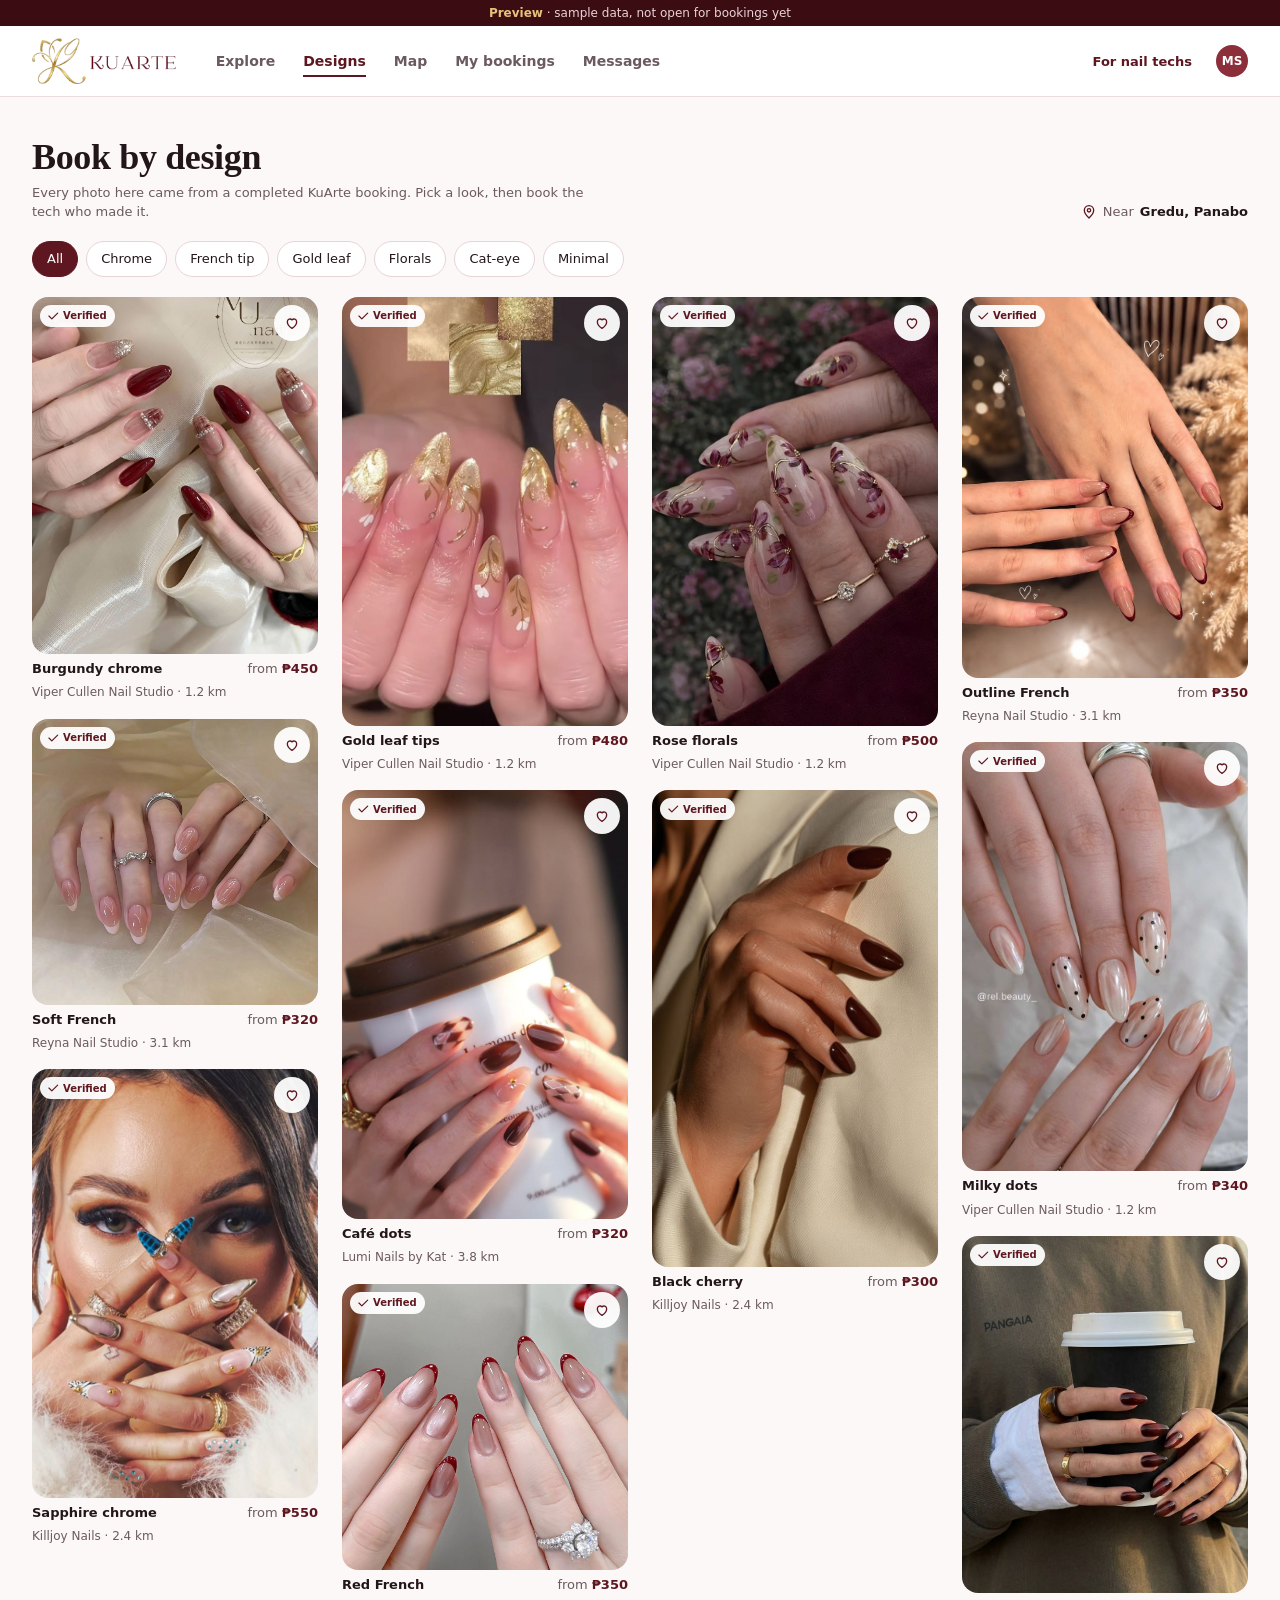
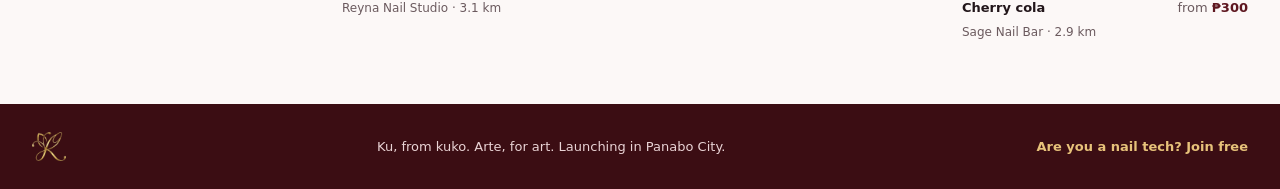
==== commit 96bacb1e: "Add files via upload" ====
--- a/designs.html
+++ b/designs.html
@@ -6,22 +6,23 @@
 <title>KuArte · Book by design</title>
 <meta name="description" content="Browse nail designs from completed KuArte bookings.">
 <meta name="theme-color" content="#5E1720">
-<link rel="icon" href="./assets/favicon.svg" type="image/svg+xml">
+<link rel="icon" href="./assets/photos/favicon-64.png" type="image/png">
+<link rel="apple-touch-icon" href="./assets/photos/apple-touch-icon.png">
 <link rel="preconnect" href="https://fonts.googleapis.com">
 <link rel="preconnect" href="https://fonts.gstatic.com" crossorigin>
 <link href="https://fonts.googleapis.com/css2?family=DM+Sans:wght@400;500;600;700&amp;family=Marcellus&amp;family=Playfair+Display:wght@600;700&amp;display=swap" rel="stylesheet">
 <link rel="stylesheet" href="./kuarte.css">
-<link rel="stylesheet" href="./sample.css">
+<link rel="stylesheet" href="./app.css">
 </head>
 <body class="pg-designs">
-<div class="pv"><b>Preview</b> · sample data, not open for bookings yet</div>
+<div class="pv"><span><b>Preview</b> · sample data, not open for bookings yet</span></div>
 <header class="hd"><div class="in">
-  <a class="wm" href="index.html" aria-label="KuArte home">KUARTE</a>
+  <a href="index.html" aria-label="KuArte home"><img class="logo" src="assets/photos/logo-h.png" alt="KuArte" width="138" height="44"></a>
   <nav class="hnav only-l" aria-label="Main"><a href="index.html">Explore</a><a href="designs.html" class="on" aria-current="page">Designs</a><a href="map.html">Map</a><a href="#" data-soon="My bookings">My bookings</a><a href="#" data-soon="Messages">Messages</a></nav>
   <span class="sp"></span>
   <a class="lnk only-l" href="#" data-soon="Nail tech sign-up">For nail techs</a>
   <span class="av s only-l" aria-hidden="true">MS</span>
-  <button class="ib only-s" type="button" data-soon="Notifications" aria-label="Notifications"><svg class="i" viewBox="0 0 24 24" aria-hidden="true"><path d="M6 9a6 6 0 0 1 12 0c0 6 2 7 2 7H4s2-1 2-7"/><path d="M10 20a2 2 0 0 0 4 0"/></svg></button>
+  <a class="ib only-s" href="#" data-soon="Notifications" aria-label="Notifications"><svg class="i" viewBox="0 0 24 24" aria-hidden="true"><path d="M6 9a6 6 0 0 1 12 0c0 6 2 7 2 7H4s2-1 2-7"/><path d="M10 20a2 2 0 0 0 4 0"/></svg></a>
 </div></header>
 <main class="wrap">
 
@@ -34,74 +35,100 @@
     <div class="mason">
       <article class="tile" data-tag="Chrome">
         <a href="#" data-soon="Design details">
-          <div class="ph" style="aspect-ratio: 3 / 4"><img src="assets/n1-burgundy-chrome.svg" alt="Burgundy chrome"><span class="ver"><svg class="i xs" viewBox="0 0 24 24" aria-hidden="true"><path d="m5 12 5 5L20 7"/></svg>Verified</span></div>
+          <div class="ph" style="aspect-ratio: 4 / 5"><img src="assets/photos/burgundy-gloss.jpg" alt="Burgundy chrome by Viper Cullen Nail Studio" loading="lazy"><span class="ver"><svg class="i xs" viewBox="0 0 24 24" aria-hidden="true"><path d="m5 12 5 5L20 7"/></svg>Verified</span></div>
           <div class="meta"><span class="sm strong">Burgundy chrome</span><span class="sm" style="white-space: nowrap">from <b class="price">₱450</b></span></div>
-          <span class="cap">Viper Cullen · 1.2 km</span>
+          <span class="cap">Viper Cullen Nail Studio · 1.2 km</span>
         </a>
         <button class="fav" type="button" aria-label="Save Burgundy chrome" aria-pressed="false"><svg class="i s" viewBox="0 0 24 24" aria-hidden="true"><path d="M12 20s-7-4.4-7-10a4 4 0 0 1 7-2.6A4 4 0 0 1 19 10c0 5.6-7 10-7 10z"/></svg></button>
       </article>
+      <article class="tile" data-tag="French tip">
+        <a href="#" data-soon="Design details">
+          <div class="ph" style="aspect-ratio: 1 / 1"><img src="assets/photos/soft-french.jpg" alt="Soft French by Reyna Nail Studio" loading="lazy"><span class="ver"><svg class="i xs" viewBox="0 0 24 24" aria-hidden="true"><path d="m5 12 5 5L20 7"/></svg>Verified</span></div>
+          <div class="meta"><span class="sm strong">Soft French</span><span class="sm" style="white-space: nowrap">from <b class="price">₱320</b></span></div>
+          <span class="cap">Reyna Nail Studio · 3.1 km</span>
+        </a>
+        <button class="fav" type="button" aria-label="Save Soft French" aria-pressed="false"><svg class="i s" viewBox="0 0 24 24" aria-hidden="true"><path d="M12 20s-7-4.4-7-10a4 4 0 0 1 7-2.6A4 4 0 0 1 19 10c0 5.6-7 10-7 10z"/></svg></button>
+      </article>
+      <article class="tile" data-tag="Chrome,Cat-eye">
+        <a href="#" data-soon="Design details">
+          <div class="ph" style="aspect-ratio: 2 / 3"><img src="assets/photos/sapphire-chrome.jpg" alt="Sapphire chrome by Killjoy Nails" loading="lazy"><span class="ver"><svg class="i xs" viewBox="0 0 24 24" aria-hidden="true"><path d="m5 12 5 5L20 7"/></svg>Verified</span></div>
+          <div class="meta"><span class="sm strong">Sapphire chrome</span><span class="sm" style="white-space: nowrap">from <b class="price">₱550</b></span></div>
+          <span class="cap">Killjoy Nails · 2.4 km</span>
+        </a>
+        <button class="fav" type="button" aria-label="Save Sapphire chrome" aria-pressed="false"><svg class="i s" viewBox="0 0 24 24" aria-hidden="true"><path d="M12 20s-7-4.4-7-10a4 4 0 0 1 7-2.6A4 4 0 0 1 19 10c0 5.6-7 10-7 10z"/></svg></button>
+      </article>
       <article class="tile" data-tag="Gold leaf">
         <a href="#" data-soon="Design details">
-          <div class="ph" style="aspect-ratio: 1 / 1"><img src="assets/n2-gold-leaf.svg" alt="Gold leaf nude"><span class="ver"><svg class="i xs" viewBox="0 0 24 24" aria-hidden="true"><path d="m5 12 5 5L20 7"/></svg>Verified</span></div>
-          <div class="meta"><span class="sm strong">Gold leaf nude</span><span class="sm" style="white-space: nowrap">from <b class="price">₱420</b></span></div>
-          <span class="cap">Viper Cullen · 1.2 km</span>
+          <div class="ph" style="aspect-ratio: 2 / 3"><img src="assets/photos/gold-leaf-tips.jpg" alt="Gold leaf tips by Viper Cullen Nail Studio" loading="lazy"><span class="ver"><svg class="i xs" viewBox="0 0 24 24" aria-hidden="true"><path d="m5 12 5 5L20 7"/></svg>Verified</span></div>
+          <div class="meta"><span class="sm strong">Gold leaf tips</span><span class="sm" style="white-space: nowrap">from <b class="price">₱480</b></span></div>
+          <span class="cap">Viper Cullen Nail Studio · 1.2 km</span>
         </a>
-        <button class="fav" type="button" aria-label="Save Gold leaf nude" aria-pressed="false"><svg class="i s" viewBox="0 0 24 24" aria-hidden="true"><path d="M12 20s-7-4.4-7-10a4 4 0 0 1 7-2.6A4 4 0 0 1 19 10c0 5.6-7 10-7 10z"/></svg></button>
+        <button class="fav" type="button" aria-label="Save Gold leaf tips" aria-pressed="false"><svg class="i s" viewBox="0 0 24 24" aria-hidden="true"><path d="M12 20s-7-4.4-7-10a4 4 0 0 1 7-2.6A4 4 0 0 1 19 10c0 5.6-7 10-7 10z"/></svg></button>
+      </article>
+      <article class="tile" data-tag="Minimal">
+        <a href="#" data-soon="Design details">
+          <div class="ph" style="aspect-ratio: 2 / 3"><img src="assets/photos/cafe-dots.jpg" alt="Café dots by Lumi Nails by Kat" loading="lazy"><span class="ver"><svg class="i xs" viewBox="0 0 24 24" aria-hidden="true"><path d="m5 12 5 5L20 7"/></svg>Verified</span></div>
+          <div class="meta"><span class="sm strong">Café dots</span><span class="sm" style="white-space: nowrap">from <b class="price">₱320</b></span></div>
+          <span class="cap">Lumi Nails by Kat · 3.8 km</span>
+        </a>
+        <button class="fav" type="button" aria-label="Save Café dots" aria-pressed="false"><svg class="i s" viewBox="0 0 24 24" aria-hidden="true"><path d="M12 20s-7-4.4-7-10a4 4 0 0 1 7-2.6A4 4 0 0 1 19 10c0 5.6-7 10-7 10z"/></svg></button>
       </article>
       <article class="tile" data-tag="French tip">
         <a href="#" data-soon="Design details">
-          <div class="ph" style="aspect-ratio: 4 / 5"><img src="assets/n3-classic-french.svg" alt="Classic French"><span class="ver"><svg class="i xs" viewBox="0 0 24 24" aria-hidden="true"><path d="m5 12 5 5L20 7"/></svg>Verified</span></div>
-          <div class="meta"><span class="sm strong">Classic French</span><span class="sm" style="white-space: nowrap">from <b class="price">₱300</b></span></div>
+          <div class="ph" style="aspect-ratio: 1 / 1"><img src="assets/photos/red-french.jpg" alt="Red French by Reyna Nail Studio" loading="lazy"><span class="ver"><svg class="i xs" viewBox="0 0 24 24" aria-hidden="true"><path d="m5 12 5 5L20 7"/></svg>Verified</span></div>
+          <div class="meta"><span class="sm strong">Red French</span><span class="sm" style="white-space: nowrap">from <b class="price">₱350</b></span></div>
           <span class="cap">Reyna Nail Studio · 3.1 km</span>
         </a>
-        <button class="fav" type="button" aria-label="Save Classic French" aria-pressed="false"><svg class="i s" viewBox="0 0 24 24" aria-hidden="true"><path d="M12 20s-7-4.4-7-10a4 4 0 0 1 7-2.6A4 4 0 0 1 19 10c0 5.6-7 10-7 10z"/></svg></button>
+        <button class="fav" type="button" aria-label="Save Red French" aria-pressed="false"><svg class="i s" viewBox="0 0 24 24" aria-hidden="true"><path d="M12 20s-7-4.4-7-10a4 4 0 0 1 7-2.6A4 4 0 0 1 19 10c0 5.6-7 10-7 10z"/></svg></button>
       </article>
       <article class="tile" data-tag="Florals">
         <a href="#" data-soon="Design details">
-          <div class="ph" style="aspect-ratio: 2 / 3"><img src="assets/n5-autumn-florals.svg" alt="Autumn florals"><span class="ver"><svg class="i xs" viewBox="0 0 24 24" aria-hidden="true"><path d="m5 12 5 5L20 7"/></svg>Verified</span></div>
-          <div class="meta"><span class="sm strong">Autumn florals</span><span class="sm" style="white-space: nowrap">from <b class="price">₱500</b></span></div>
-          <span class="cap">Viper Cullen · 1.2 km</span>
+          <div class="ph" style="aspect-ratio: 2 / 3"><img src="assets/photos/rose-florals.jpg" alt="Rose florals by Viper Cullen Nail Studio" loading="lazy"><span class="ver"><svg class="i xs" viewBox="0 0 24 24" aria-hidden="true"><path d="m5 12 5 5L20 7"/></svg>Verified</span></div>
+          <div class="meta"><span class="sm strong">Rose florals</span><span class="sm" style="white-space: nowrap">from <b class="price">₱500</b></span></div>
+          <span class="cap">Viper Cullen Nail Studio · 1.2 km</span>
         </a>
-        <button class="fav" type="button" aria-label="Save Autumn florals" aria-pressed="false"><svg class="i s" viewBox="0 0 24 24" aria-hidden="true"><path d="M12 20s-7-4.4-7-10a4 4 0 0 1 7-2.6A4 4 0 0 1 19 10c0 5.6-7 10-7 10z"/></svg></button>
-      </article>
-      <article class="tile" data-tag="Chrome,Gold leaf">
-        <a href="#" data-soon="Design details">
-          <div class="ph" style="aspect-ratio: 4 / 5"><img src="assets/n7-noir-gold.svg" alt="Noir and gold"><span class="ver"><svg class="i xs" viewBox="0 0 24 24" aria-hidden="true"><path d="m5 12 5 5L20 7"/></svg>Verified</span></div>
-          <div class="meta"><span class="sm strong">Noir and gold</span><span class="sm" style="white-space: nowrap">from <b class="price">₱400</b></span></div>
-          <span class="cap">Killjoy Nails · 2.4 km</span>
-        </a>
-        <button class="fav" type="button" aria-label="Save Noir and gold" aria-pressed="false"><svg class="i s" viewBox="0 0 24 24" aria-hidden="true"><path d="M12 20s-7-4.4-7-10a4 4 0 0 1 7-2.6A4 4 0 0 1 19 10c0 5.6-7 10-7 10z"/></svg></button>
+        <button class="fav" type="button" aria-label="Save Rose florals" aria-pressed="false"><svg class="i s" viewBox="0 0 24 24" aria-hidden="true"><path d="M12 20s-7-4.4-7-10a4 4 0 0 1 7-2.6A4 4 0 0 1 19 10c0 5.6-7 10-7 10z"/></svg></button>
       </article>
       <article class="tile" data-tag="Minimal">
         <a href="#" data-soon="Design details">
-          <div class="ph" style="aspect-ratio: 1 / 1"><img src="assets/n4-milky-dots.svg" alt="Milky dots"><span class="ver"><svg class="i xs" viewBox="0 0 24 24" aria-hidden="true"><path d="m5 12 5 5L20 7"/></svg>Verified</span></div>
-          <div class="meta"><span class="sm strong">Milky dots</span><span class="sm" style="white-space: nowrap">from <b class="price">₱350</b></span></div>
+          <div class="ph" style="aspect-ratio: 3 / 5"><img src="assets/photos/black-cherry.jpg" alt="Black cherry by Killjoy Nails" loading="lazy"><span class="ver"><svg class="i xs" viewBox="0 0 24 24" aria-hidden="true"><path d="m5 12 5 5L20 7"/></svg>Verified</span></div>
+          <div class="meta"><span class="sm strong">Black cherry</span><span class="sm" style="white-space: nowrap">from <b class="price">₱300</b></span></div>
+          <span class="cap">Killjoy Nails · 2.4 km</span>
+        </a>
+        <button class="fav" type="button" aria-label="Save Black cherry" aria-pressed="false"><svg class="i s" viewBox="0 0 24 24" aria-hidden="true"><path d="M12 20s-7-4.4-7-10a4 4 0 0 1 7-2.6A4 4 0 0 1 19 10c0 5.6-7 10-7 10z"/></svg></button>
+      </article>
+      <article class="tile" data-tag="French tip">
+        <a href="#" data-soon="Design details">
+          <div class="ph" style="aspect-ratio: 3 / 4"><img src="assets/photos/outline-french.jpg" alt="Outline French by Reyna Nail Studio" loading="lazy"><span class="ver"><svg class="i xs" viewBox="0 0 24 24" aria-hidden="true"><path d="m5 12 5 5L20 7"/></svg>Verified</span></div>
+          <div class="meta"><span class="sm strong">Outline French</span><span class="sm" style="white-space: nowrap">from <b class="price">₱350</b></span></div>
           <span class="cap">Reyna Nail Studio · 3.1 km</span>
+        </a>
+        <button class="fav" type="button" aria-label="Save Outline French" aria-pressed="false"><svg class="i s" viewBox="0 0 24 24" aria-hidden="true"><path d="M12 20s-7-4.4-7-10a4 4 0 0 1 7-2.6A4 4 0 0 1 19 10c0 5.6-7 10-7 10z"/></svg></button>
+      </article>
+      <article class="tile" data-tag="Minimal">
+        <a href="#" data-soon="Design details">
+          <div class="ph" style="aspect-ratio: 2 / 3"><img src="assets/photos/milky-dots.jpg" alt="Milky dots by Viper Cullen Nail Studio" loading="lazy"><span class="ver"><svg class="i xs" viewBox="0 0 24 24" aria-hidden="true"><path d="m5 12 5 5L20 7"/></svg>Verified</span></div>
+          <div class="meta"><span class="sm strong">Milky dots</span><span class="sm" style="white-space: nowrap">from <b class="price">₱340</b></span></div>
+          <span class="cap">Viper Cullen Nail Studio · 1.2 km</span>
         </a>
         <button class="fav" type="button" aria-label="Save Milky dots" aria-pressed="false"><svg class="i s" viewBox="0 0 24 24" aria-hidden="true"><path d="M12 20s-7-4.4-7-10a4 4 0 0 1 7-2.6A4 4 0 0 1 19 10c0 5.6-7 10-7 10z"/></svg></button>
       </article>
-      <article class="tile" data-tag="Cat-eye">
-        <a href="#" data-soon="Design details">
-          <div class="ph" style="aspect-ratio: 3 / 4"><img src="assets/n6-emerald-cateye.svg" alt="Emerald cat-eye"><span class="ver"><svg class="i xs" viewBox="0 0 24 24" aria-hidden="true"><path d="m5 12 5 5L20 7"/></svg>Verified</span></div>
-          <div class="meta"><span class="sm strong">Emerald cat-eye</span><span class="sm" style="white-space: nowrap">from <b class="price">₱420</b></span></div>
-          <span class="cap">Killjoy Nails · 2.4 km</span>
-        </a>
-        <button class="fav" type="button" aria-label="Save Emerald cat-eye" aria-pressed="false"><svg class="i s" viewBox="0 0 24 24" aria-hidden="true"><path d="M12 20s-7-4.4-7-10a4 4 0 0 1 7-2.6A4 4 0 0 1 19 10c0 5.6-7 10-7 10z"/></svg></button>
-      </article>
       <article class="tile" data-tag="Minimal">
         <a href="#" data-soon="Design details">
-          <div class="ph" style="aspect-ratio: 4 / 5"><img src="assets/n8-pastel-mix.svg" alt="Pastel mix"><span class="ver"><svg class="i xs" viewBox="0 0 24 24" aria-hidden="true"><path d="m5 12 5 5L20 7"/></svg>Verified</span></div>
-          <div class="meta"><span class="sm strong">Pastel mix</span><span class="sm" style="white-space: nowrap">from <b class="price">₱320</b></span></div>
-          <span class="cap">Lumi Nails by Kat · 3.8 km</span>
+          <div class="ph" style="aspect-ratio: 4 / 5"><img src="assets/photos/cherry-cola.jpg" alt="Cherry cola by Sage Nail Bar" loading="lazy"><span class="ver"><svg class="i xs" viewBox="0 0 24 24" aria-hidden="true"><path d="m5 12 5 5L20 7"/></svg>Verified</span></div>
+          <div class="meta"><span class="sm strong">Cherry cola</span><span class="sm" style="white-space: nowrap">from <b class="price">₱300</b></span></div>
+          <span class="cap">Sage Nail Bar · 2.9 km</span>
         </a>
-        <button class="fav" type="button" aria-label="Save Pastel mix" aria-pressed="false"><svg class="i s" viewBox="0 0 24 24" aria-hidden="true"><path d="M12 20s-7-4.4-7-10a4 4 0 0 1 7-2.6A4 4 0 0 1 19 10c0 5.6-7 10-7 10z"/></svg></button>
+        <button class="fav" type="button" aria-label="Save Cherry cola" aria-pressed="false"><svg class="i s" viewBox="0 0 24 24" aria-hidden="true"><path d="M12 20s-7-4.4-7-10a4 4 0 0 1 7-2.6A4 4 0 0 1 19 10c0 5.6-7 10-7 10z"/></svg></button>
       </article>
     </div>
     <div class="card empty" id="empty" hidden><p class="ttl">No designs in this style yet</p><p class="sm">Try another style, or post your own design.</p></div>
   </section>
 </main>
-<footer class="ft"><div class="in"><span class="wm" style="color: #FCF8F7; font-size: 20px">KUARTE</span><span>Ku, from kuko. Arte, to groom. Launching in Panabo City.</span><a class="lnk" href="#" data-soon="Nail tech sign-up" style="color: #E7C27A">Are you a nail tech? Join free</a></div></footer>
-<nav class="tabbar only-s" aria-label="Main"><a href="index.html"><svg class="i" viewBox="0 0 24 24" aria-hidden="true"><path d="M3 10.5 12 3l9 7.5V20a1 1 0 0 1-1 1h-5v-6h-6v6H4a1 1 0 0 1-1-1z"/></svg>Home</a><a href="designs.html" class="on" aria-current="page"><svg class="i" viewBox="0 0 24 24" aria-hidden="true"><rect x="3" y="3" width="7" height="7" rx="2"/><rect x="14" y="3" width="7" height="7" rx="2"/><rect x="3" y="14" width="7" height="7" rx="2"/><rect x="14" y="14" width="7" height="7" rx="2"/></svg>Designs</a><a href="map.html"><svg class="i" viewBox="0 0 24 24" aria-hidden="true"><path d="M9 4 3 6v14l6-2 6 2 6-2V4l-6 2z"/><path d="M9 4v14M15 6v14"/></svg>Map</a><a href="#" data-soon="Bookings"><svg class="i" viewBox="0 0 24 24" aria-hidden="true"><rect x="3" y="5" width="18" height="16" rx="2"/><path d="M3 10h18M8 3v4M16 3v4"/></svg>Bookings</a><a href="#" data-soon="Accounts"><svg class="i" viewBox="0 0 24 24" aria-hidden="true"><circle cx="12" cy="8" r="4"/><path d="M4 21a8 8 0 0 1 16 0"/></svg>Account</a></nav>
-<script src="./sample.js"></script>
+<footer class="ft"><div class="in"><img class="mk" src="assets/photos/mark.png" alt="" width="34" height="29"><span>Ku, from kuko. Arte, for art. Launching in Panabo City.</span><a class="lnk" href="#" data-soon="Nail tech sign-up" style="color: #E7C27A">Are you a nail tech? Join free</a></div></footer>
+<nav class="tabbar only-s" aria-label="Main"><a href="index.html"><svg class="i" viewBox="0 0 24 24" aria-hidden="true"><path d="M3 10.5 12 3l9 7.5V20a1 1 0 0 1-1 1h-5v-6h-6v6H4a1 1 0 0 1-1-1z"/></svg>Home</a><a href="designs.html" class="on" aria-current="page"><svg class="i" viewBox="0 0 24 24" aria-hidden="true"><rect x="3" y="3" width="7" height="7" rx="2"/><rect x="14" y="3" width="7" height="7" rx="2"/><rect x="3" y="14" width="7" height="7" rx="2"/><rect x="14" y="14" width="7" height="7" rx="2"/></svg>Designs</a><a href="map.html"><svg class="i" viewBox="0 0 24 24" aria-hidden="true"><path d="M9 4 3 6v14l6-2 6 2 6-2V4l-6 2z"/><path d="M9 4v14M15 6v14"/></svg>Map</a><a href="#" data-soon="My bookings"><svg class="i" viewBox="0 0 24 24" aria-hidden="true"><rect x="3" y="5" width="18" height="16" rx="2"/><path d="M3 10h18M8 3v4M16 3v4"/></svg>Bookings</a><a href="#" data-soon="Accounts"><svg class="i" viewBox="0 0 24 24" aria-hidden="true"><circle cx="12" cy="8" r="4"/><path d="M4 21a8 8 0 0 1 16 0"/></svg>Account</a></nav>
+
+<script src="./app-data.js"></script>
+<script src="./app.js"></script>
 </body>
 </html>
--- a/app.css
+++ b/app.css
@@ -0,0 +1,272 @@
+/* KuArte responsive pages: one layout per page.
+   Phones < 600px · tablets 600–899px · laptops 900px and up. */
+[hidden] { display: none !important; }
+img { max-width: 100%; }
+html { scroll-padding-top: 88px; }
+body { background: var(--cream); min-height: 100vh; display: flex; flex-direction: column; }
+a:hover { color: inherit; }
+.muted { color: var(--ink6); }
+@media (max-width: 899px) { .only-l { display: none !important; } }
+@media (min-width: 900px) { .only-s { display: none !important; } }
+
+/* preview strip */
+.pv { background: var(--wine9); color: var(--blush2); font: 500 12px var(--sans); text-align: center; padding: 6px 16px; display: flex; flex-wrap: wrap; justify-content: center; gap: 2px 20px; }
+.pv-l { display: flex; gap: 14px; }
+.pv a { color: var(--white); font-weight: 600; text-decoration: none; }
+.pv b { color: #E7C27A; font-weight: 700; }
+
+/* header */
+.hd { position: sticky; top: 0; z-index: 30; background: rgba(255, 255, 255, .94); backdrop-filter: saturate(1.4) blur(10px); -webkit-backdrop-filter: saturate(1.4) blur(10px); border-bottom: 1px solid var(--line); }
+.hd .in { max-width: 1280px; margin: 0 auto; padding: 10px 16px; display: flex; align-items: center; gap: 16px; min-height: 64px; }
+.hd .wm { font-size: 22px; }
+.hnav { display: flex; gap: 28px; flex: 1; margin-left: 16px; }
+.hnav a { font-size: 14px; font-weight: 600; color: var(--ink6); text-decoration: none; padding: 8px 0; }
+.hnav a.on { color: var(--wine7); box-shadow: inset 0 -2px 0 var(--wine7); }
+.hd .sp { flex: 1; }
+@media (min-width: 600px) { .hd .in { padding: 10px 24px; } }
+@media (min-width: 900px) { .hd .in { padding: 12px 32px; gap: 24px; } .hd .sp { display: none; } }
+
+/* bottom tabs (phones and tablets) */
+.tabbar { position: fixed; left: 0; right: 0; bottom: 0; z-index: 30; display: flex; justify-content: space-around; padding: 8px 8px calc(10px + env(safe-area-inset-bottom)); background: var(--white); border-top: 1px solid var(--line); }
+.tabbar a { display: flex; flex-direction: column; align-items: center; gap: 4px; min-width: 56px; padding-top: 6px; font-size: 11px; font-weight: 600; color: var(--ink6); text-decoration: none; position: relative; transition: color 150ms ease; }
+.tabbar a.on { color: var(--wine7); }
+.tabbar a.on::before { content: ""; position: absolute; top: -9px; width: 28px; height: 3px; border-radius: 2px; background: var(--wine7); }
+@media (max-width: 899px) { body { padding-bottom: 76px; } }
+
+/* page frame */
+.wrap { flex: 1; width: 100%; max-width: 1280px; margin: 0 auto; padding: 20px 16px 36px; display: flex; flex-direction: column; gap: 32px; }
+@media (min-width: 600px) { .wrap { padding: 28px 24px 48px; gap: 40px; } }
+@media (min-width: 900px) { .wrap { padding: 40px 32px 64px; gap: 56px; } }
+.sec { display: flex; flex-direction: column; gap: 14px; }
+.sec-h { display: flex; align-items: baseline; justify-content: space-between; gap: 12px; }
+.sec-t { font: 600 20px/1.25 var(--serif); }
+@media (min-width: 900px) { .sec { gap: 18px; } .sec-t { font-size: 28px; } }
+.page-t { font: 600 26px/1.15 var(--serif); letter-spacing: -.01em; }
+@media (min-width: 900px) { .page-t { font-size: 36px; } }
+
+/* ---------- home ---------- */
+.hero { display: grid; grid-template-columns: minmax(0, 1fr); gap: 32px; align-items: center; }
+@media (min-width: 900px) { .hero { grid-template-columns: minmax(0, 1.5fr) minmax(0, 1fr); gap: 40px; } }
+@media (min-width: 1200px) { .hero { grid-template-columns: minmax(0, 1.15fr) minmax(0, 1fr); gap: 56px; } }
+.hero-txt { display: flex; flex-direction: column; gap: 16px; }
+.hero-h { font: 700 clamp(32px, 7vw, 56px)/1.06 var(--serif); letter-spacing: -.02em; }
+.hero-p { font-size: 15px; line-height: 1.55; color: var(--ink6); max-width: 520px; }
+@media (min-width: 900px) { .hero-txt { gap: 20px; } .hero-p { font-size: 17px; } }
+
+.sbox { display: flex; flex-wrap: wrap; align-items: center; gap: 6px; padding: 6px; background: var(--white); border: 1px solid var(--line); border-radius: 22px; box-shadow: 0 4px 16px rgba(59, 13, 19, .08); max-width: 640px; transition: border-color 150ms ease, box-shadow 150ms ease; }
+.sbox:focus-within { border-color: var(--wine5); box-shadow: 0 0 0 3px rgba(140, 47, 59, .12), 0 4px 16px rgba(59, 13, 19, .08); }
+.sbox .f { flex: 1 1 100%; min-width: 0; display: flex; align-items: center; gap: 10px; padding: 0 12px; min-height: 48px; color: var(--ink6); }
+.sbox input { flex: 1; min-width: 0; height: 46px; border: 0; padding: 0; background: transparent; font: 500 16px var(--sans); color: var(--ink9); outline: none; -webkit-appearance: none; appearance: none; }
+.sbox input::placeholder { color: var(--ink6); font-weight: 400; }
+.sbox input::-webkit-search-cancel-button { -webkit-appearance: none; }
+.sbox .loc { flex: 1; white-space: nowrap; display: flex; align-items: center; gap: 8px; padding: 0 12px; min-height: 44px; font-size: 14px; font-weight: 600; border-top: 1px solid var(--line); }
+.sbox .btn { flex: none; }
+@media (min-width: 600px) {
+  .sbox { flex-wrap: nowrap; border-radius: 28px; padding: 8px; }
+  .sbox .f { flex: 1 1 auto; }
+  .sbox .loc { flex: none; border-top: 0; border-left: 1px solid var(--line); }
+}
+.pop { display: flex; gap: 8px; align-items: center; overflow-x: auto; scrollbar-width: none; margin: 0 -16px; padding: 2px 16px; }
+.pop::-webkit-scrollbar { display: none; }
+@media (min-width: 600px) { .pop { flex-wrap: wrap; overflow: visible; margin: 0; padding: 0; } }
+
+.collage { display: grid; grid-template-columns: repeat(2, minmax(0, 1fr)); gap: 12px; }
+.collage .ph { border-radius: 20px; }
+.collage .ph:nth-child(1) { height: 240px; }
+.collage .ph:nth-child(2) { height: 240px; margin-top: 40px; }
+.collage .ph:nth-child(3) { height: 200px; margin-top: -40px; }
+.collage .ph:nth-child(4) { height: 200px; }
+
+.duo { display: grid; gap: 12px; }
+@media (min-width: 600px) { .duo { grid-template-columns: repeat(2, minmax(0, 1fr)); gap: 16px; } }
+.promo { display: flex; gap: 14px; align-items: center; padding: 18px; border-radius: 20px; background: var(--wine7); color: var(--white); }
+.promo .ph { width: 84px; height: 84px; border-radius: 16px; }
+.promo-t { font: 600 20px/1.2 var(--serif); }
+.post { display: flex; gap: 12px; align-items: center; padding: 16px; text-decoration: none; }
+.post .ic { width: 44px; height: 44px; border-radius: 12px; background: var(--blush1); color: var(--wine7); display: flex; align-items: center; justify-content: center; flex: none; }
+
+.trust { display: grid; gap: 10px; }
+@media (min-width: 600px) { .trust { grid-template-columns: repeat(3, minmax(0, 1fr)); gap: 16px; } }
+.trust > div { display: flex; gap: 14px; padding: 16px 18px; }
+@media (min-width: 900px) { .trust > div { padding: 22px; } }
+
+.dz { display: grid; grid-template-columns: repeat(3, minmax(0, 1fr)); gap: 10px 10px; }
+@media (min-width: 600px) { .dz { grid-template-columns: repeat(6, minmax(0, 1fr)); gap: 14px; } }
+.dz a { display: flex; flex-direction: column; gap: 6px; text-decoration: none; }
+.dz .ph { aspect-ratio: 1; }
+@media (min-width: 900px) { .dz .ph { aspect-ratio: 4 / 5; border-radius: 18px; } }
+
+.techs { display: grid; gap: 12px; }
+@media (min-width: 600px) { .techs { grid-template-columns: repeat(2, minmax(0, 1fr)); gap: 16px; } }
+@media (min-width: 900px) { .techs { grid-template-columns: repeat(4, minmax(0, 1fr)); gap: 20px; } }
+.tc { display: flex; gap: 12px; padding: 12px; text-decoration: none; overflow: hidden; }
+.tc .ph { width: 96px; height: 112px; }
+.tc .tb { display: flex; flex-direction: column; gap: 5px; flex: 1; min-width: 0; }
+@media (min-width: 600px) {
+  .tc { flex-direction: column; padding: 0; gap: 0; }
+  .tc .ph { width: 100%; height: 170px; border-radius: 0; }
+  .tc .tb { padding: 14px 16px 16px; }
+}
+
+/* ---------- designs ---------- */
+.dhead2 { display: flex; flex-wrap: wrap; justify-content: space-between; align-items: flex-end; gap: 8px 24px; }
+.chips { display: flex; gap: 8px; overflow-x: auto; scrollbar-width: none; margin: 0 -16px; padding: 2px 16px; scroll-snap-type: x proximity; }
+.chips::-webkit-scrollbar { display: none; }
+.chips .chip { scroll-snap-align: start; }
+@media (min-width: 600px) { .chips { flex-wrap: wrap; overflow: visible; margin: 0; padding: 0; } }
+.mason { columns: 2; column-gap: 12px; }
+@media (min-width: 600px) { .mason { columns: 3; column-gap: 16px; } }
+@media (min-width: 1100px) { .mason { columns: 4; column-gap: 24px; } }
+.tile { break-inside: avoid; display: flex; flex-direction: column; gap: 6px; margin-bottom: 18px; position: relative; }
+.tile > a { display: flex; flex-direction: column; gap: 6px; text-decoration: none; }
+.tile .ph { border-radius: 16px; }
+.tile .meta { display: flex; flex-wrap: wrap; justify-content: space-between; gap: 0 8px; }
+.tile .fav { position: absolute; right: 8px; top: 8px; width: 36px; height: 36px; border-radius: 18px; background: rgba(255, 255, 255, .94); color: var(--wine7); display: flex; align-items: center; justify-content: center; border: 0; cursor: pointer; padding: 0; transition: transform 160ms var(--ease-out), color 150ms ease; }
+.tile .fav:active { transform: scale(.9); }
+.tile .fav.on svg { fill: currentColor; }
+.tile[hidden] { display: none; }
+.empty { padding: 40px 16px; text-align: center; }
+
+/* ---------- map ---------- */
+.mtop { display: flex; gap: 10px; align-items: center; }
+.mtop .search { max-width: 640px; }
+.split { display: grid; grid-template-columns: minmax(0, 1fr); gap: 16px; }
+@media (min-width: 900px) { .split { grid-template-columns: minmax(0, 1fr) minmax(0, 1.1fr); gap: 28px; align-items: start; } }
+.mapbox { height: 260px; }
+@media (min-width: 600px) { .mapbox { height: 340px; } }
+@media (min-width: 900px) { .split .mapcol { position: sticky; top: 88px; order: 2; } .mapbox { height: calc(100vh - 130px); min-height: 480px; max-height: 760px; } }
+.mapbox .pin { border: 0; cursor: pointer; font-family: var(--sans); transform: translate(-50%, -50%); transition: background-color 150ms ease, color 150ms ease, transform 160ms var(--ease-out); }
+.mapbox .pin:active { transform: translate(-50%, -50%) scale(.95); }
+.mapbox .pin.on { z-index: 2; }
+.mapbox .me { transform: translate(-50%, -50%); }
+.list { display: flex; flex-direction: column; gap: 12px; }
+.lc { display: flex; gap: 14px; padding: 12px; cursor: pointer; text-align: left; transition: box-shadow 150ms ease, border-color 150ms ease, transform 160ms var(--ease-out); }
+.lc.on { box-shadow: inset 0 0 0 1.5px var(--wine7); border-color: var(--wine7); }
+.lc .ph { width: 88px; height: 88px; }
+@media (min-width: 600px) { .lc { padding: 14px; gap: 16px; } .lc .ph { width: 120px; height: 120px; } }
+.lc .tb { display: flex; flex-direction: column; gap: 4px; flex: 1; min-width: 0; }
+.lc .go { margin-top: auto; align-self: flex-start; }
+
+/* footer */
+.ft { background: var(--wine9); color: var(--blush2); }
+.ft .in { max-width: 1280px; margin: 0 auto; padding: 24px 16px; display: flex; flex-wrap: wrap; gap: 10px 32px; align-items: center; justify-content: space-between; font-size: 13px; }
+@media (min-width: 900px) { .ft .in { padding: 28px 32px; } }
+
+/* toast */
+.ktoast { position: fixed; left: 50%; bottom: 24px; z-index: 60; display: flex; align-items: center; gap: 10px; width: max-content; max-width: min(420px, calc(100vw - 32px)); padding: 12px 16px; border-radius: 14px; background: var(--ink9); color: var(--white); font: 600 14px/1.35 var(--sans); box-shadow: 0 12px 32px rgba(34, 22, 26, .3); cursor: pointer; opacity: 0; transform: translate(-50%, 16px); transition: opacity 240ms var(--ease-out), transform 240ms var(--ease-out); }
+.ktoast.in { opacity: 1; transform: translate(-50%, 0); }
+.ktoast.out { opacity: 0; transform: translate(-50%, 8px); transition-duration: 160ms; }
+.ktoast svg { width: 18px; height: 18px; flex: none; fill: none; stroke: #E7C27A; stroke-width: 2; stroke-linecap: round; stroke-linejoin: round; }
+@media (max-width: 899px) { .ktoast { bottom: calc(88px + env(safe-area-inset-bottom)); } }
+
+@media (hover: hover) and (pointer: fine) {
+  .lc:hover { box-shadow: 0 6px 20px rgba(59, 13, 19, .10); }
+  .lc.on:hover { box-shadow: inset 0 0 0 1.5px var(--wine7), 0 6px 20px rgba(59, 13, 19, .10); }
+  .mapbox .pin:not(.on):hover { background: var(--blush1); }
+  .tabbar a:hover, .hnav a:hover { color: var(--wine7); }
+  .post:hover { box-shadow: 0 6px 20px rgba(59, 13, 19, .10); }
+}
+@view-transition { navigation: auto; }
+::view-transition-group(root) { animation-duration: 180ms; animation-timing-function: cubic-bezier(.23, 1, .32, 1); }
+@media (prefers-reduced-motion: reduce) {
+  .ktoast, .ktoast.in, .ktoast.out { transform: translate(-50%, 0); }
+  ::view-transition-group(root), ::view-transition-old(root), ::view-transition-new(root) { animation: none; }
+}
+
+/* brand mark */
+.mk { width: 26px; height: auto; display: block; }
+.ft .mk { width: 34px; }
+.av.ph-av { overflow: hidden; background: var(--blush2); }
+.av.ph-av img { width: 100%; height: 100%; object-fit: cover; display: block; }
+
+/* photos: real images crop to their box */
+.ph img { object-fit: cover; }
+
+/* breadcrumbs */
+.crumb { flex-wrap: wrap; }
+.crumb .sep { color: var(--ink4); }
+
+/* phone action bar replaces the tabs on detail pages */
+.actbar { position: fixed; left: 0; right: 0; bottom: 0; z-index: 30; display: flex; gap: 10px; padding: 12px 16px calc(12px + env(safe-area-inset-bottom)); background: var(--white); border-top: 1px solid var(--line); }
+.actbar .btn { flex: 1; }
+.actbar .btn.bp { flex: 2; }
+@media (max-width: 899px) { body.has-act .tabbar { display: none; } body.has-act { padding-bottom: 84px; } }
+@media (min-width: 900px) { .actbar { display: none; } }
+
+/* two-column detail layout */
+.detail { display: grid; grid-template-columns: minmax(0, 1fr); gap: 24px; align-items: start; }
+@media (min-width: 900px) { .detail { grid-template-columns: minmax(0, 1.05fr) minmax(0, 1fr); gap: 48px; } .detail .stick { position: sticky; top: 96px; } }
+.detail.wide-side { }
+@media (min-width: 900px) { .detail.wide-side { grid-template-columns: minmax(0, 1.6fr) minmax(0, 1fr); } }
+.hero-ph { border-radius: 20px; aspect-ratio: 4 / 5; max-height: 72vh; width: 100%; }
+@media (max-width: 599px) { .hero-ph { aspect-ratio: 1; } }
+.icon-btn-on { background: var(--white); }
+.fav-big { position: absolute; right: 14px; top: 14px; width: 44px; height: 44px; border-radius: 22px; border: 0; background: rgba(255, 255, 255, .94); color: var(--wine7); display: flex; align-items: center; justify-content: center; cursor: pointer; transition: transform 160ms var(--ease-out); }
+.fav-big:active { transform: scale(.92); }
+.fav-big.on svg { fill: currentColor; }
+.pricebox { display: flex; justify-content: space-between; align-items: center; gap: 12px; padding: 14px 16px; }
+.techrow { display: flex; gap: 12px; align-items: center; padding: 12px; text-decoration: none; }
+.more { display: grid; grid-template-columns: repeat(2, minmax(0, 1fr)); gap: 12px; }
+@media (min-width: 600px) { .more { grid-template-columns: repeat(4, minmax(0, 1fr)); gap: 16px; } }
+.more a { display: flex; flex-direction: column; gap: 6px; text-decoration: none; }
+.more .ph { aspect-ratio: 4 / 5; }
+
+/* profile */
+.cover { height: 160px; border-radius: 20px; }
+@media (min-width: 600px) { .cover { height: 220px; } }
+@media (min-width: 900px) { .cover { height: 260px; } }
+.cover img { object-position: center 35%; }
+.phead { display: flex; gap: 16px; align-items: flex-end; margin-top: -48px; padding: 0 12px; position: relative; }
+.phead .av.l { width: 96px; height: 96px; box-shadow: 0 0 0 4px var(--cream); }
+@media (min-width: 900px) { .phead { margin-top: -56px; padding: 0 20px; } .phead .av.l { width: 120px; height: 120px; } }
+.facts { display: flex; flex-wrap: wrap; gap: 6px 16px; }
+.facts > * { display: inline-flex; align-items: center; gap: 4px; }
+.work { display: grid; grid-template-columns: repeat(2, minmax(0, 1fr)); gap: 8px; }
+@media (min-width: 600px) { .work { grid-template-columns: repeat(4, minmax(0, 1fr)); gap: 12px; } }
+.work a { display: flex; flex-direction: column; gap: 6px; text-decoration: none; }
+.work .ph { aspect-ratio: 4 / 5; border-radius: 14px; }
+.svc { padding: 0 16px; }
+.svc > div { display: flex; justify-content: space-between; align-items: center; gap: 12px; padding: 14px 0; border-bottom: 1px solid var(--line); }
+.svc > div:last-child { border-bottom: 0; }
+.bk { display: flex; flex-direction: column; gap: 14px; padding: 20px; }
+.slots-row { display: flex; flex-wrap: wrap; gap: 8px; }
+.slots-row .slot { min-width: 88px; padding: 0 14px; flex: 1; border: 1px solid var(--blush2); font-family: var(--sans); color: var(--ink9); }
+.slots-row .slot.on { color: var(--white); }
+.tabpanel { display: flex; flex-direction: column; gap: 14px; }
+.seg { max-width: 420px; }
+
+/* reviews */
+.rv { display: grid; grid-template-columns: minmax(0, 1fr); gap: 20px; align-items: start; }
+@media (min-width: 900px) { .rv { grid-template-columns: 340px minmax(0, 1fr); gap: 40px; } .rv .stick { position: sticky; top: 96px; } }
+.sum { display: flex; gap: 18px; align-items: center; padding: 18px; }
+@media (min-width: 900px) { .sum { flex-direction: column; align-items: stretch; } }
+.big-score { font: 700 44px/1 var(--serif); }
+.stars { display: inline-flex; gap: 1px; color: var(--gold); }
+.stars .off { color: var(--blush2); }
+.rcard { display: flex; flex-direction: column; gap: 12px; padding: 16px; }
+.refres { display: grid; grid-template-columns: repeat(2, minmax(0, 1fr)); gap: 8px; max-width: 420px; }
+.refres .ph { aspect-ratio: 1; border-radius: 12px; }
+.reply { padding: 12px 14px; display: flex; flex-direction: column; gap: 4px; }
+
+/* filters */
+.fwrap { width: 100%; max-width: 680px; margin: 0 auto; }
+.fcard { display: flex; flex-direction: column; gap: 24px; }
+@media (min-width: 600px) { .fcard { padding: 28px; background: var(--white); border: 1px solid var(--line); border-radius: 24px; } }
+.fgroup { display: flex; flex-direction: column; gap: 10px; border: 0; padding: 0; margin: 0; min-width: 0; }
+.fgroup legend { padding: 0; margin-bottom: 10px; }
+.range { width: 100%; accent-color: var(--wine7); height: 28px; }
+.swrow { display: flex; justify-content: space-between; align-items: center; gap: 16px; padding: 12px 0; cursor: pointer; }
+button.tog { border: 0; padding: 0; cursor: pointer; }
+.ffoot { position: sticky; bottom: 0; z-index: 5; display: flex; gap: 10px; padding: 12px 0 calc(12px + env(safe-area-inset-bottom)); background: linear-gradient(to top, var(--cream) 75%, rgba(252, 248, 247, 0)); }
+@media (min-width: 600px) { .ffoot { background: transparent; position: static; padding-bottom: 0; } }
+.ffoot .btn { flex: 1; }
+.ffoot .btn.bp { flex: 2; }
+.fon { display: flex; flex-wrap: wrap; gap: 6px; align-items: center; }
+.fon .badge { height: 26px; }
+
+/* the toast's success variant */
+.ktoast.ok svg { stroke: #8CD3A8; stroke-width: 3; }
+
+.logo { height: 38px; width: auto; display: block; }
+@media (min-width: 900px) { .logo { height: 46px; } }
+@media (max-width: 599px) { .pv { justify-content: space-between; text-align: left; } }
